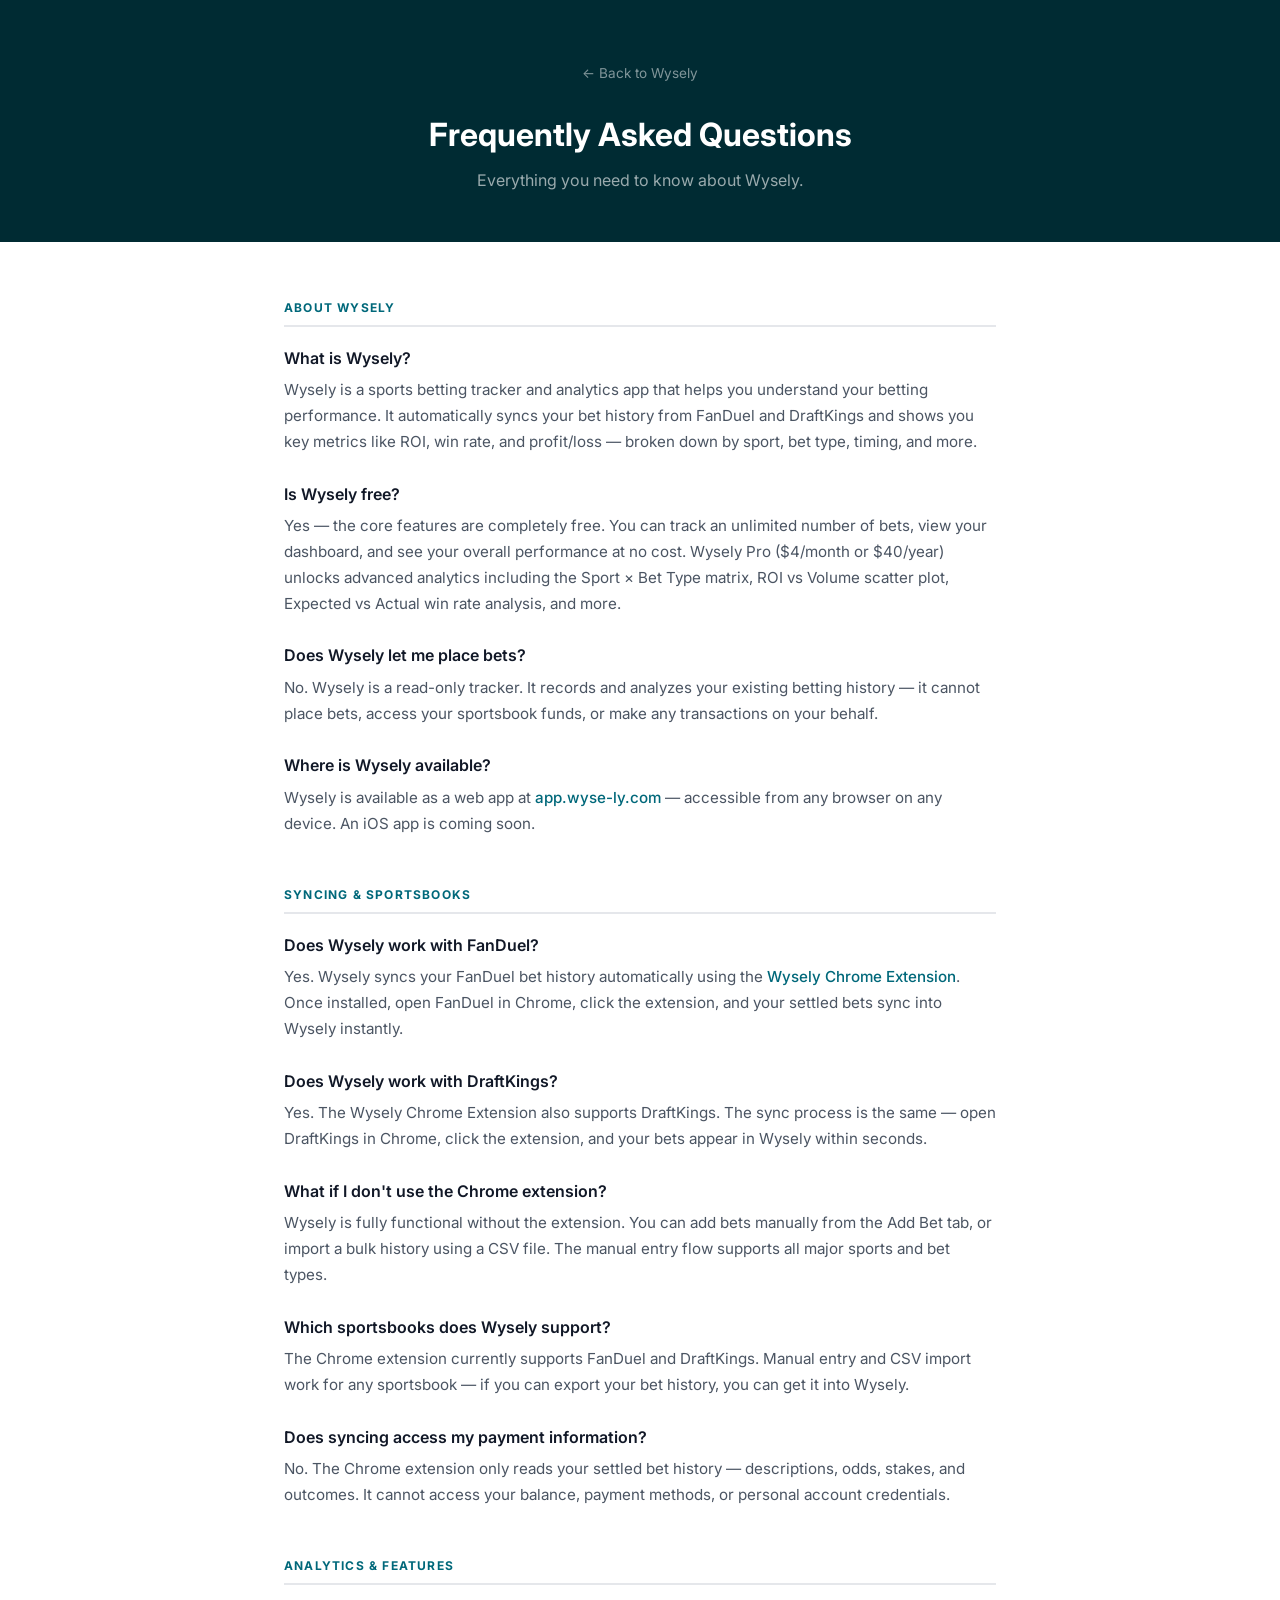
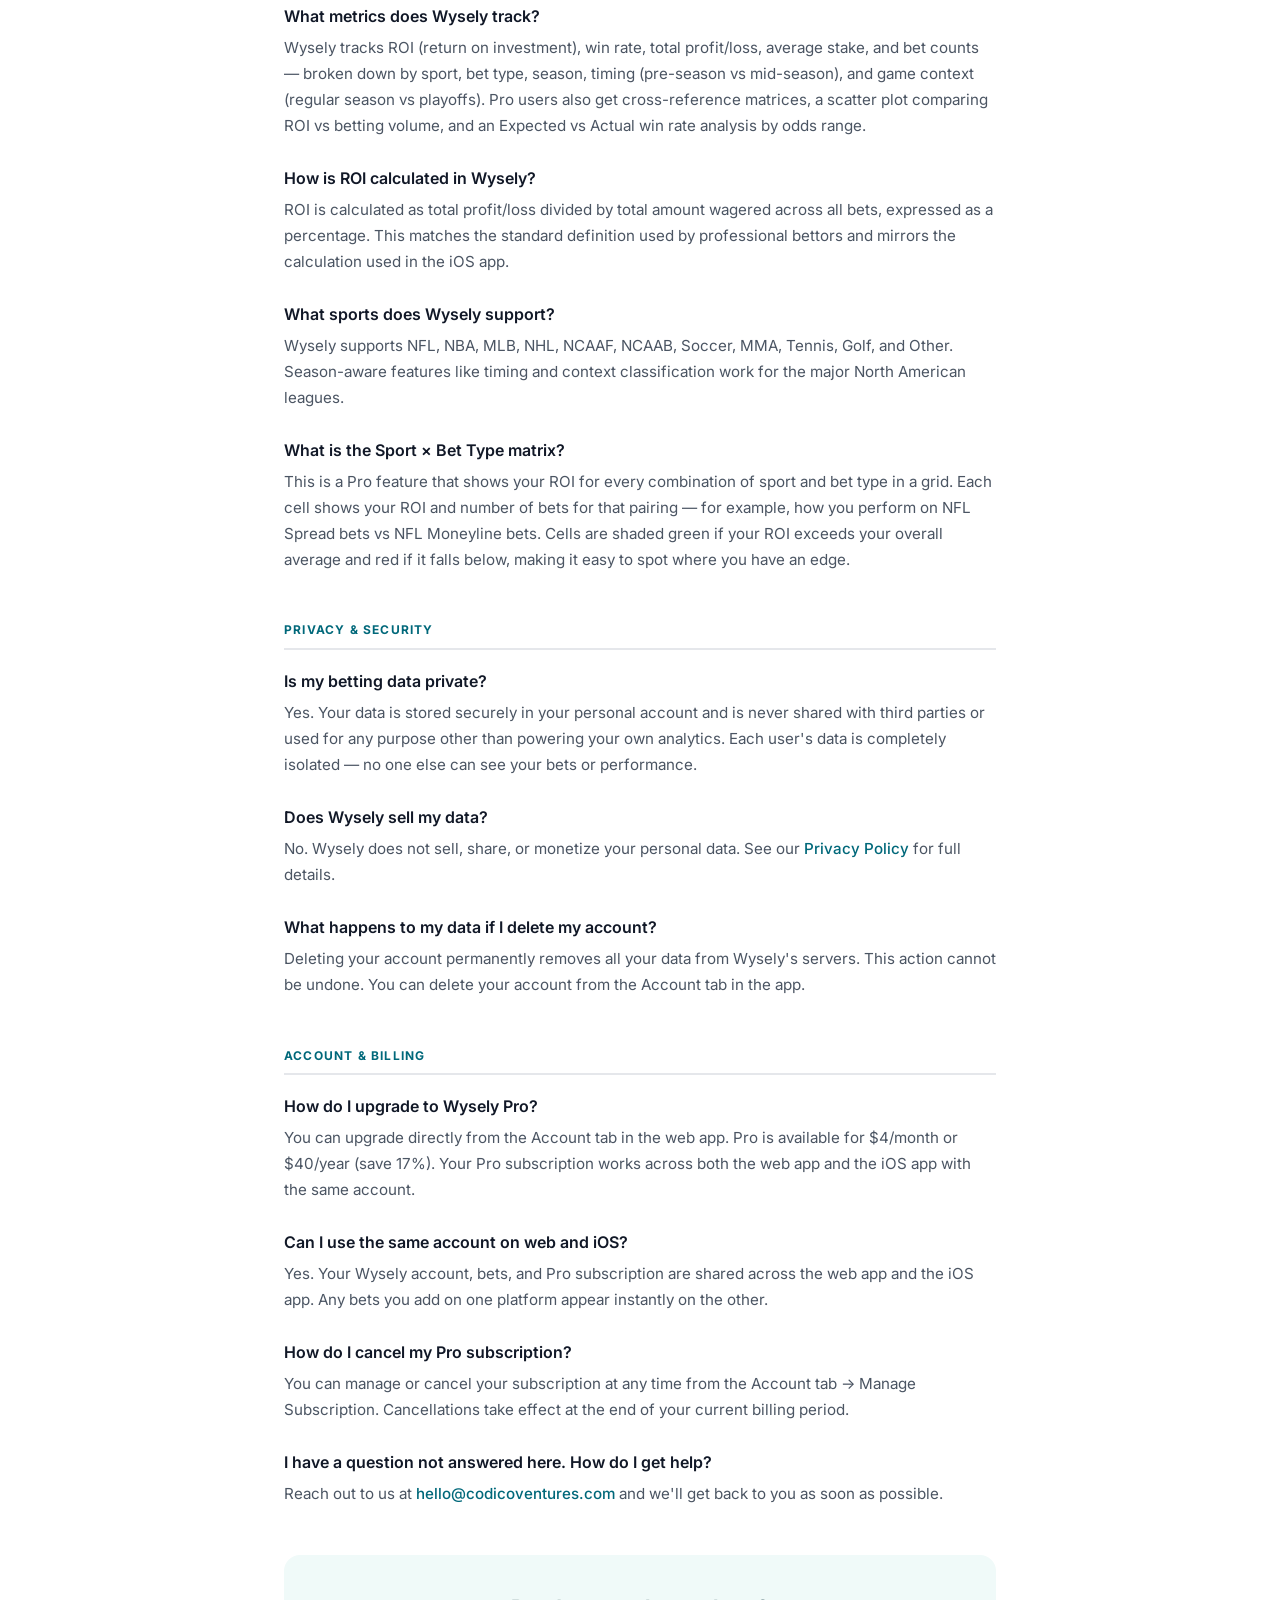
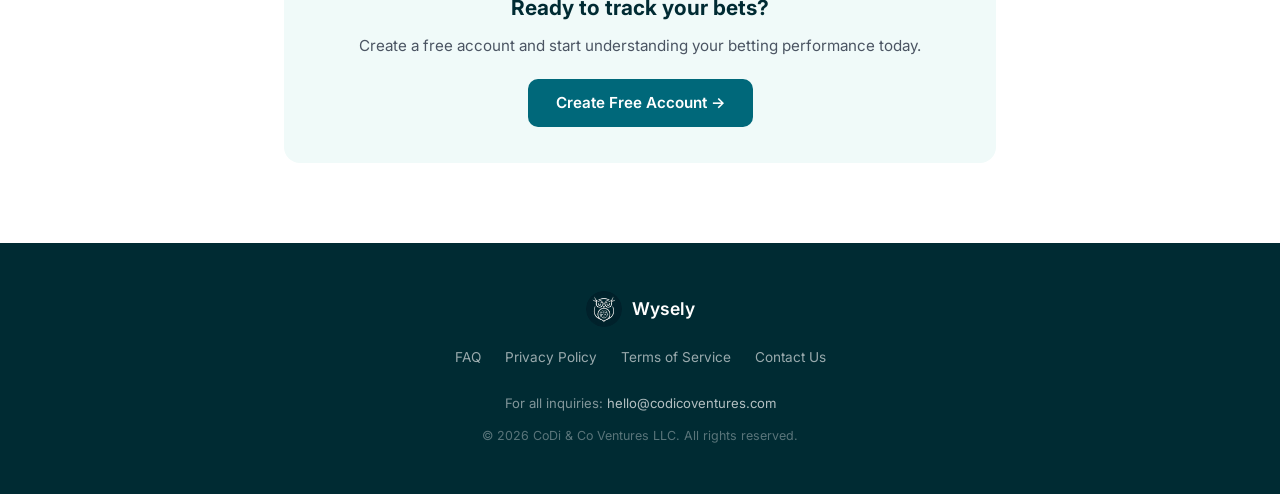
==== faq.html @ c4108ab9 "SEO: updated title/meta/H1, Open Graph tags, FAQ page - Title: targets 'sports betting tracker' and " ====
<!DOCTYPE html>
<html lang="en">
<head>
  <meta charset="UTF-8">
  <meta name="viewport" content="width=device-width, initial-scale=1.0">
  <title>FAQ — Wysely Sports Betting Tracker</title>
  <meta name="description" content="Frequently asked questions about Wysely — the free sports betting tracker that syncs your FanDuel and DraftKings bets automatically.">
  <meta property="og:title" content="FAQ — Wysely Sports Betting Tracker" />
  <meta property="og:description" content="Everything you need to know about tracking your sports bets with Wysely." />
  <meta property="og:url" content="https://wyse-ly.com/faq.html" />
  <meta property="og:type" content="website" />
  <link rel="stylesheet" href="styles.css">
  <link rel="icon" type="image/png" href="assets/wysely-logo.png">
  <link rel="preconnect" href="https://fonts.googleapis.com">
  <link rel="preconnect" href="https://fonts.gstatic.com" crossorigin>
  <link href="https://fonts.googleapis.com/css2?family=Inter:wght@400;500;600;700&display=swap" rel="stylesheet">
  <style>
    .faq-hero {
      background-color: #002b33;
      padding: 60px 24px 48px;
      text-align: center;
    }
    .faq-hero h1 {
      font-size: 2rem;
      font-weight: 700;
      color: #fff;
      margin-bottom: 8px;
    }
    .faq-hero p {
      color: rgba(255,255,255,0.6);
      font-size: 1rem;
      margin-bottom: 0;
    }
    .faq-hero .back-link {
      display: inline-block;
      margin-bottom: 24px;
      color: rgba(255,255,255,0.5);
      text-decoration: none;
      font-size: 0.85rem;
      transition: color 0.2s;
    }
    .faq-hero .back-link:hover { color: #fff; }

    .faq-body {
      max-width: 760px;
      margin: 0 auto;
      padding: 56px 24px 80px;
    }
    .faq-section {
      margin-bottom: 48px;
    }
    .faq-section-title {
      font-size: 0.75rem;
      font-weight: 700;
      letter-spacing: 0.1em;
      text-transform: uppercase;
      color: #00687A;
      margin-bottom: 20px;
      padding-bottom: 8px;
      border-bottom: 2px solid #e5e7eb;
    }
    .faq-item {
      margin-bottom: 28px;
    }
    .faq-item h3 {
      font-size: 1rem;
      font-weight: 600;
      color: #111827;
      margin-bottom: 8px;
      line-height: 1.4;
    }
    .faq-item p {
      font-size: 0.95rem;
      color: #4b5563;
      line-height: 1.7;
      margin: 0;
    }
    .faq-item a {
      color: #00687A;
      font-weight: 500;
      text-decoration: none;
    }
    .faq-item a:hover { text-decoration: underline; }
    .faq-cta {
      background-color: #f0faf9;
      border-radius: 16px;
      padding: 36px 32px;
      text-align: center;
      margin-top: 48px;
    }
    .faq-cta h2 {
      font-size: 1.3rem;
      font-weight: 700;
      color: #002b33;
      margin-bottom: 10px;
    }
    .faq-cta p {
      color: #4b5563;
      font-size: 0.95rem;
      margin-bottom: 20px;
    }
    .faq-cta a.btn {
      display: inline-block;
      background-color: #00687A;
      color: #fff;
      font-weight: 600;
      font-size: 0.95rem;
      padding: 12px 28px;
      border-radius: 10px;
      text-decoration: none;
      transition: opacity 0.2s;
    }
    .faq-cta a.btn:hover { opacity: 0.88; }
  </style>
</head>
<body>

  <div class="faq-hero">
    <a href="index.html" class="back-link">← Back to Wysely</a>
    <h1>Frequently Asked Questions</h1>
    <p>Everything you need to know about Wysely.</p>
  </div>

  <div class="faq-body">

    <!-- About Wysely -->
    <div class="faq-section">
      <p class="faq-section-title">About Wysely</p>

      <div class="faq-item">
        <h3>What is Wysely?</h3>
        <p>Wysely is a sports betting tracker and analytics app that helps you understand your betting performance. It automatically syncs your bet history from FanDuel and DraftKings and shows you key metrics like ROI, win rate, and profit/loss — broken down by sport, bet type, timing, and more.</p>
      </div>

      <div class="faq-item">
        <h3>Is Wysely free?</h3>
        <p>Yes — the core features are completely free. You can track an unlimited number of bets, view your dashboard, and see your overall performance at no cost. Wysely Pro ($4/month or $40/year) unlocks advanced analytics including the Sport × Bet Type matrix, ROI vs Volume scatter plot, Expected vs Actual win rate analysis, and more.</p>
      </div>

      <div class="faq-item">
        <h3>Does Wysely let me place bets?</h3>
        <p>No. Wysely is a read-only tracker. It records and analyzes your existing betting history — it cannot place bets, access your sportsbook funds, or make any transactions on your behalf.</p>
      </div>

      <div class="faq-item">
        <h3>Where is Wysely available?</h3>
        <p>Wysely is available as a web app at <a href="https://app.wyse-ly.com">app.wyse-ly.com</a> — accessible from any browser on any device. An iOS app is coming soon.</p>
      </div>
    </div>

    <!-- Syncing & Sportsbooks -->
    <div class="faq-section">
      <p class="faq-section-title">Syncing & Sportsbooks</p>

      <div class="faq-item">
        <h3>Does Wysely work with FanDuel?</h3>
        <p>Yes. Wysely syncs your FanDuel bet history automatically using the <a href="install.html">Wysely Chrome Extension</a>. Once installed, open FanDuel in Chrome, click the extension, and your settled bets sync into Wysely instantly.</p>
      </div>

      <div class="faq-item">
        <h3>Does Wysely work with DraftKings?</h3>
        <p>Yes. The Wysely Chrome Extension also supports DraftKings. The sync process is the same — open DraftKings in Chrome, click the extension, and your bets appear in Wysely within seconds.</p>
      </div>

      <div class="faq-item">
        <h3>What if I don't use the Chrome extension?</h3>
        <p>Wysely is fully functional without the extension. You can add bets manually from the Add Bet tab, or import a bulk history using a CSV file. The manual entry flow supports all major sports and bet types.</p>
      </div>

      <div class="faq-item">
        <h3>Which sportsbooks does Wysely support?</h3>
        <p>The Chrome extension currently supports FanDuel and DraftKings. Manual entry and CSV import work for any sportsbook — if you can export your bet history, you can get it into Wysely.</p>
      </div>

      <div class="faq-item">
        <h3>Does syncing access my payment information?</h3>
        <p>No. The Chrome extension only reads your settled bet history — descriptions, odds, stakes, and outcomes. It cannot access your balance, payment methods, or personal account credentials.</p>
      </div>
    </div>

    <!-- Analytics & Features -->
    <div class="faq-section">
      <p class="faq-section-title">Analytics & Features</p>

      <div class="faq-item">
        <h3>What metrics does Wysely track?</h3>
        <p>Wysely tracks ROI (return on investment), win rate, total profit/loss, average stake, and bet counts — broken down by sport, bet type, season, timing (pre-season vs mid-season), and game context (regular season vs playoffs). Pro users also get cross-reference matrices, a scatter plot comparing ROI vs betting volume, and an Expected vs Actual win rate analysis by odds range.</p>
      </div>

      <div class="faq-item">
        <h3>How is ROI calculated in Wysely?</h3>
        <p>ROI is calculated as total profit/loss divided by total amount wagered across all bets, expressed as a percentage. This matches the standard definition used by professional bettors and mirrors the calculation used in the iOS app.</p>
      </div>

      <div class="faq-item">
        <h3>What sports does Wysely support?</h3>
        <p>Wysely supports NFL, NBA, MLB, NHL, NCAAF, NCAAB, Soccer, MMA, Tennis, Golf, and Other. Season-aware features like timing and context classification work for the major North American leagues.</p>
      </div>

      <div class="faq-item">
        <h3>What is the Sport × Bet Type matrix?</h3>
        <p>This is a Pro feature that shows your ROI for every combination of sport and bet type in a grid. Each cell shows your ROI and number of bets for that pairing — for example, how you perform on NFL Spread bets vs NFL Moneyline bets. Cells are shaded green if your ROI exceeds your overall average and red if it falls below, making it easy to spot where you have an edge.</p>
      </div>
    </div>

    <!-- Privacy & Security -->
    <div class="faq-section">
      <p class="faq-section-title">Privacy & Security</p>

      <div class="faq-item">
        <h3>Is my betting data private?</h3>
        <p>Yes. Your data is stored securely in your personal account and is never shared with third parties or used for any purpose other than powering your own analytics. Each user's data is completely isolated — no one else can see your bets or performance.</p>
      </div>

      <div class="faq-item">
        <h3>Does Wysely sell my data?</h3>
        <p>No. Wysely does not sell, share, or monetize your personal data. See our <a href="privacy.html">Privacy Policy</a> for full details.</p>
      </div>

      <div class="faq-item">
        <h3>What happens to my data if I delete my account?</h3>
        <p>Deleting your account permanently removes all your data from Wysely's servers. This action cannot be undone. You can delete your account from the Account tab in the app.</p>
      </div>
    </div>

    <!-- Account & Billing -->
    <div class="faq-section">
      <p class="faq-section-title">Account & Billing</p>

      <div class="faq-item">
        <h3>How do I upgrade to Wysely Pro?</h3>
        <p>You can upgrade directly from the Account tab in the web app. Pro is available for $4/month or $40/year (save 17%). Your Pro subscription works across both the web app and the iOS app with the same account.</p>
      </div>

      <div class="faq-item">
        <h3>Can I use the same account on web and iOS?</h3>
        <p>Yes. Your Wysely account, bets, and Pro subscription are shared across the web app and the iOS app. Any bets you add on one platform appear instantly on the other.</p>
      </div>

      <div class="faq-item">
        <h3>How do I cancel my Pro subscription?</h3>
        <p>You can manage or cancel your subscription at any time from the Account tab → Manage Subscription. Cancellations take effect at the end of your current billing period.</p>
      </div>

      <div class="faq-item">
        <h3>I have a question not answered here. How do I get help?</h3>
        <p>Reach out to us at <a href="mailto:hello@codicoventures.com">hello@codicoventures.com</a> and we'll get back to you as soon as possible.</p>
      </div>
    </div>

    <!-- CTA -->
    <div class="faq-cta">
      <h2>Ready to track your bets?</h2>
      <p>Create a free account and start understanding your betting performance today.</p>
      <a href="https://app.wyse-ly.com/signup" class="btn">Create Free Account →</a>
    </div>

  </div>

  <!-- Footer -->
  <footer>
    <div class="container">
      <div class="footer-content">
        <div class="footer-brand">
          <img src="assets/wysely-logo.png" alt="Wysely" class="footer-logo">
          <span class="footer-name">Wysely</span>
        </div>
        <div class="footer-links">
          <a href="faq.html">FAQ</a>
          <a href="privacy.html">Privacy Policy</a>
          <a href="terms.html">Terms of Service</a>
          <a href="mailto:hello@codicoventures.com">Contact Us</a>
        </div>
        <p class="contact-info">For all inquiries: <a href="mailto:hello@codicoventures.com">hello@codicoventures.com</a></p>
        <p class="copyright">&copy; 2026 CoDi & Co Ventures LLC. All rights reserved.</p>
      </div>
    </div>
  </footer>

</body>
</html>
---- styles.css ----
/* ─── Reset & Base ─── */
*, *::before, *::after {
  margin: 0;
  padding: 0;
  box-sizing: border-box;
}

html {
  scroll-behavior: smooth;
}

body {
  font-family: 'Inter', -apple-system, BlinkMacSystemFont, 'Segoe UI', sans-serif;
  color: #1a1a1a;
  line-height: 1.6;
  -webkit-font-smoothing: antialiased;
}

/* ─── Layout ─── */
.container {
  max-width: 960px;
  margin: 0 auto;
  padding: 0 24px;
}

/* ─── Hero ─── */
.hero {
  background-color: #00687A;
  min-height: 100vh;
  display: flex;
  align-items: center;
  justify-content: center;
  text-align: center;
  padding: 60px 24px;
}

.hero-content {
  max-width: 560px;
}

.logo {
  width: 180px;
  height: 180px;
  border-radius: 50%;
  margin-bottom: 24px;
  box-shadow: 0 8px 32px rgba(0, 0, 0, 0.2);
  object-fit: contain;
  background-color: #00687A;
  padding: 13px;
}

.hero h1 {
  font-size: 3.2rem;
  font-weight: 700;
  color: #fff;
  letter-spacing: -0.02em;
  margin-bottom: 4px;
}

.subtitle {
  font-size: 1.1rem;
  font-weight: 500;
  color: rgba(255, 255, 255, 0.85);
  margin-bottom: 8px;
}

.tagline {
  font-size: 0.95rem;
  font-weight: 500;
  color: rgba(255, 255, 255, 0.6);
  letter-spacing: 0.08em;
  text-transform: uppercase;
  margin-bottom: 32px;
}

.description {
  font-size: 1.05rem;
  color: rgba(255, 255, 255, 0.8);
  line-height: 1.7;
  margin-bottom: 36px;
}

/* ─── CTA ─── */
.cta-buttons {
  margin-bottom: 12px;
}

/* ─── Hero Web App CTA ─── */
.hero-cta-block {
  background-color: rgba(255, 255, 255, 0.12);
  border-radius: 16px;
  padding: 35px 32px;
  margin-bottom: 0;
}

.hero-cta-eyebrow {
  font-size: 0.75rem;
  font-weight: 600;
  letter-spacing: 0.1em;
  text-transform: uppercase;
  color: rgba(255, 255, 255, 0.65);
  margin-bottom: 10px;
}

.hero-cta-desc {
  font-size: 0.97rem;
  color: rgba(255, 255, 255, 0.85);
  line-height: 1.6;
  margin-bottom: 20px;
}

.hero-cta-btn {
  display: inline-block;
  background-color: #fff;
  color: #00687A;
  font-weight: 600;
  font-size: 0.97rem;
  padding: 12px 28px;
  border-radius: 50px;
  text-decoration: none;
  transition: opacity 0.2s ease, transform 0.2s ease;
}

.hero-cta-btn:hover {
  opacity: 0.9;
  transform: scale(1.02);
}

.hero-ios-text {
  font-size: 0.82rem;
  color: rgba(255, 255, 255, 0.55);
  font-style: italic;
  margin-top: 28px;
}

/* ─── Features ─── */
.features {
  padding: 80px 24px;
  background-color: #f8f9fa;
}

.features h2 {
  text-align: center;
  font-size: 2rem;
  font-weight: 700;
  color: #00687A;
  margin-bottom: 48px;
}

.features-grid {
  display: grid;
  grid-template-columns: repeat(2, 1fr);
  gap: 24px;
  max-width: 800px;
  margin: 0 auto;
}

.feature-card {
  background: #fff;
  padding: 32px 24px;
  border-radius: 12px;
  box-shadow: 0 1px 3px rgba(0, 0, 0, 0.06);
  transition: box-shadow 0.2s ease, transform 0.2s ease;
}

.feature-card:hover {
  box-shadow: 0 4px 16px rgba(0, 0, 0, 0.1);
  transform: translateY(-2px);
}

.feature-icon {
  font-size: 2rem;
  margin-bottom: 12px;
}

.feature-card h3 {
  font-size: 1.05rem;
  font-weight: 600;
  color: #00687A;
  margin-bottom: 8px;
}

.feature-card p {
  font-size: 0.9rem;
  color: #555;
  line-height: 1.6;
}

/* ─── Waitlist Teaser ─── */
.waitlist-teaser {
  background-color: #002b33;
  padding: 72px 24px;
  text-align: center;
}

.waitlist-teaser-content {
  max-width: 560px;
  margin: 0 auto;
}

.waitlist-eyebrow {
  font-size: 0.75rem;
  font-weight: 600;
  letter-spacing: 0.1em;
  text-transform: uppercase;
  color: #00687A;
  margin-bottom: 12px;
}

.waitlist-teaser h2 {
  font-size: 2rem;
  font-weight: 700;
  color: #fff;
  margin-bottom: 16px;
  letter-spacing: -0.02em;
}

.waitlist-teaser p {
  font-size: 0.95rem;
  color: rgba(255, 255, 255, 0.65);
  line-height: 1.7;
  margin-bottom: 28px;
}

.waitlist-cta-btn {
  display: inline-block;
  background-color: #00687A;
  color: #fff;
  font-size: 0.95rem;
  font-weight: 600;
  padding: 13px 32px;
  border-radius: 10px;
  text-decoration: none;
  transition: background-color 0.2s ease, transform 0.2s ease;
}

.waitlist-cta-btn:hover {
  background-color: #005264;
  transform: scale(1.03);
}

@media (max-width: 640px) {
  .waitlist-teaser h2 {
    font-size: 1.6rem;
  }
}

/* ─── Footer ─── */
footer {
  background-color: #002b33;
  color: rgba(255, 255, 255, 0.7);
  padding: 48px 24px;
}

.footer-content {
  text-align: center;
}

.footer-brand {
  display: flex;
  align-items: center;
  justify-content: center;
  gap: 10px;
  margin-bottom: 20px;
}

.footer-logo {
  width: 36px;
  height: 36px;
  border-radius: 50%;
}

.footer-name {
  font-size: 1.1rem;
  font-weight: 600;
  color: #fff;
}

.footer-links {
  display: flex;
  justify-content: center;
  gap: 24px;
  margin-bottom: 24px;
  flex-wrap: wrap;
}

.footer-links a {
  color: rgba(255, 255, 255, 0.6);
  text-decoration: none;
  font-size: 0.85rem;
  transition: color 0.2s ease;
}

.footer-links a:hover {
  color: #fff;
}

.contact-info {
  font-size: 0.82rem;
  color: rgba(255, 255, 255, 0.5);
  margin-bottom: 12px;
}

.contact-info a {
  color: rgba(255, 255, 255, 0.7);
  text-decoration: none;
  transition: color 0.2s ease;
}

.contact-info a:hover {
  color: #fff;
}

.copyright {
  font-size: 0.78rem;
  color: rgba(255, 255, 255, 0.35);
}

/* ─── Legal Pages ─── */
.legal-page {
  max-width: 720px;
  margin: 0 auto;
  padding: 48px 24px 80px;
}

.legal-header {
  background-color: #00687A;
  padding: 32px 24px;
  text-align: center;
}

.legal-header a {
  color: rgba(255, 255, 255, 0.7);
  text-decoration: none;
  font-size: 0.85rem;
}

.legal-header a:hover {
  color: #fff;
}

.legal-header h1 {
  color: #fff;
  font-size: 1.8rem;
  margin-top: 12px;
}

.legal-page .last-updated {
  font-size: 0.8rem;
  color: #888;
  margin-bottom: 32px;
}

.legal-page h2 {
  font-size: 1.05rem;
  font-weight: 600;
  color: #00687A;
  margin-top: 28px;
  margin-bottom: 8px;
}

.legal-page p,
.legal-page ul {
  font-size: 0.9rem;
  color: #555;
  line-height: 1.7;
  margin-bottom: 12px;
}

.legal-page ul {
  padding-left: 20px;
}

.legal-page li {
  margin-bottom: 6px;
}

/* ─── Install Page ─── */
.install-page {
  max-width: 720px;
  margin: 0 auto;
  padding: 48px 24px 80px;
}

.install-intro {
  font-size: 1.05rem;
  color: #555;
  line-height: 1.7;
  margin-bottom: 36px;
  text-align: center;
}

.install-download {
  text-align: center;
  margin-bottom: 48px;
}

.download-btn {
  display: inline-block;
  background-color: #00687A;
  color: #fff;
  font-size: 1.05rem;
  font-weight: 600;
  padding: 14px 36px;
  border-radius: 10px;
  text-decoration: none;
  transition: background-color 0.2s ease, transform 0.2s ease;
}

.download-btn:hover {
  background-color: #005264;
  transform: scale(1.03);
}

.download-meta {
  font-size: 0.78rem;
  color: #999;
  margin-top: 10px;
}

.install-page h2 {
  font-size: 1.3rem;
  font-weight: 700;
  color: #00687A;
  margin-bottom: 24px;
  margin-top: 48px;
}

.install-steps {
  display: flex;
  flex-direction: column;
  gap: 0;
}

.install-step {
  display: flex;
  align-items: flex-start;
  gap: 16px;
  padding: 20px 0;
  border-bottom: 1px solid #eee;
}

.install-step:last-child {
  border-bottom: none;
}

.step-number {
  width: 32px;
  height: 32px;
  min-width: 32px;
  background-color: #00687A;
  color: #fff;
  font-size: 0.85rem;
  font-weight: 700;
  border-radius: 50%;
  display: flex;
  align-items: center;
  justify-content: center;
  margin-top: 2px;
}

.step-content h3 {
  font-size: 0.95rem;
  font-weight: 600;
  color: #1a1a1a;
  margin-bottom: 4px;
}

.step-content p {
  font-size: 0.88rem;
  color: #555;
  line-height: 1.6;
}

.step-content code {
  background-color: #f0f0f0;
  padding: 2px 6px;
  border-radius: 4px;
  font-size: 0.82rem;
  color: #00687A;
}

.faq-item {
  margin-bottom: 24px;
}

.faq-item h3 {
  font-size: 0.95rem;
  font-weight: 600;
  color: #1a1a1a;
  margin-bottom: 4px;
}

.faq-item p {
  font-size: 0.88rem;
  color: #555;
  line-height: 1.6;
}

/* ─── Responsive ─── */
@media (max-width: 640px) {
  .hero h1 {
    font-size: 2.4rem;
  }

  .subtitle {
    font-size: 1rem;
  }

  .description {
    font-size: 0.95rem;
  }

  .features-grid {
    grid-template-columns: 1fr;
  }

  .features h2 {
    font-size: 1.6rem;
  }

  .footer-links {
    flex-direction: column;
    gap: 12px;
  }
}
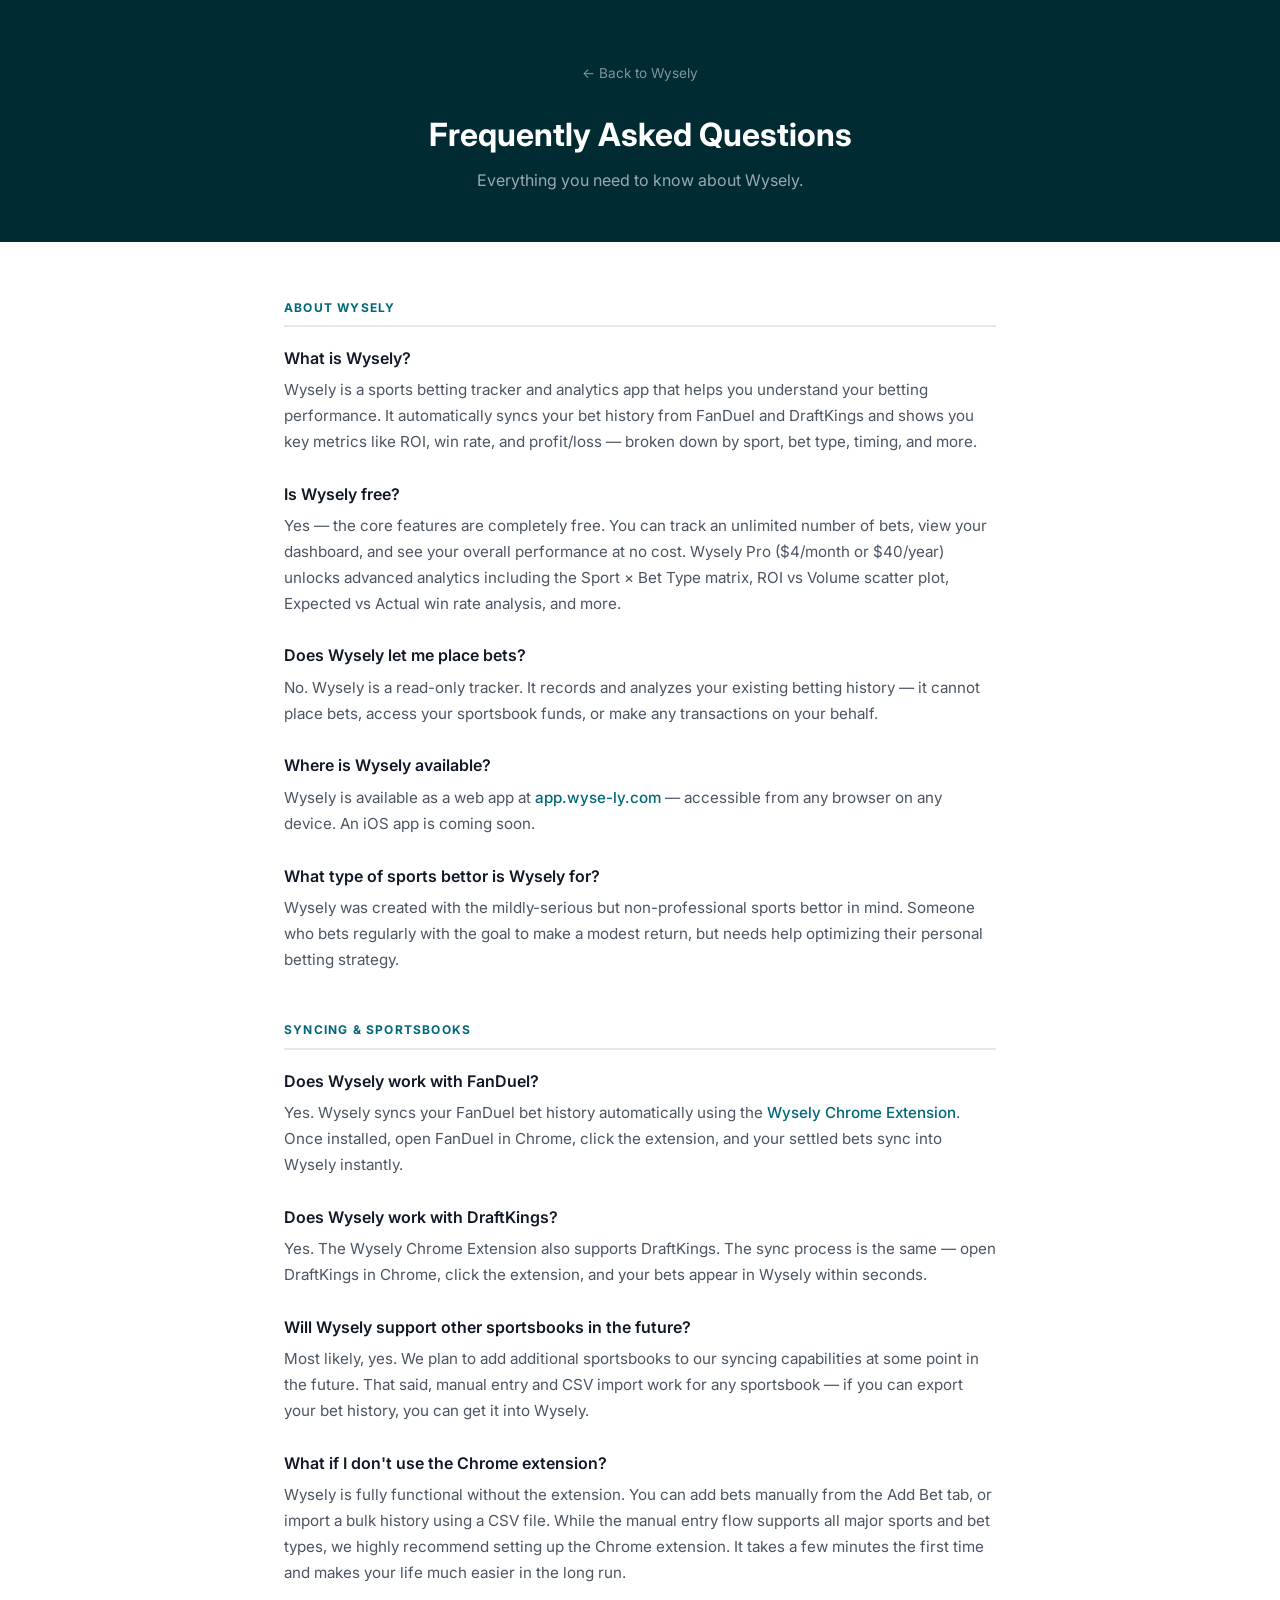
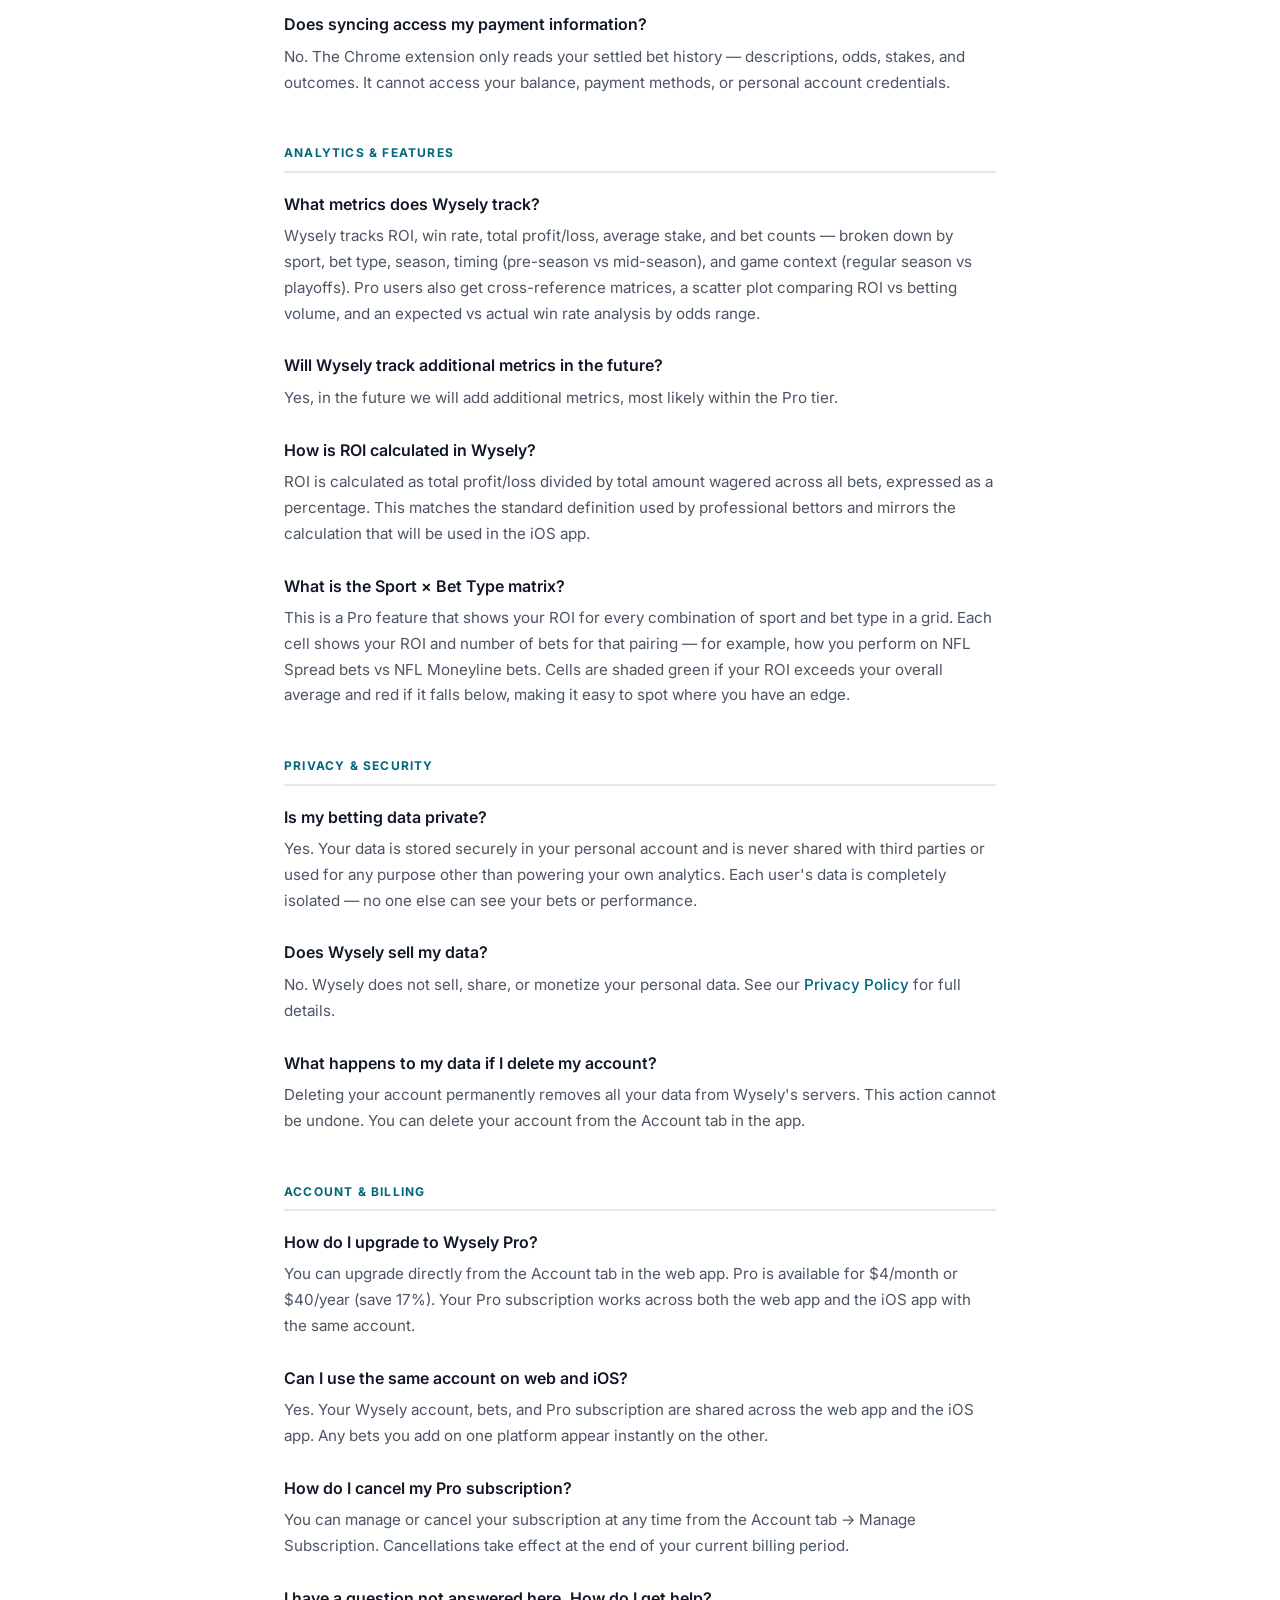
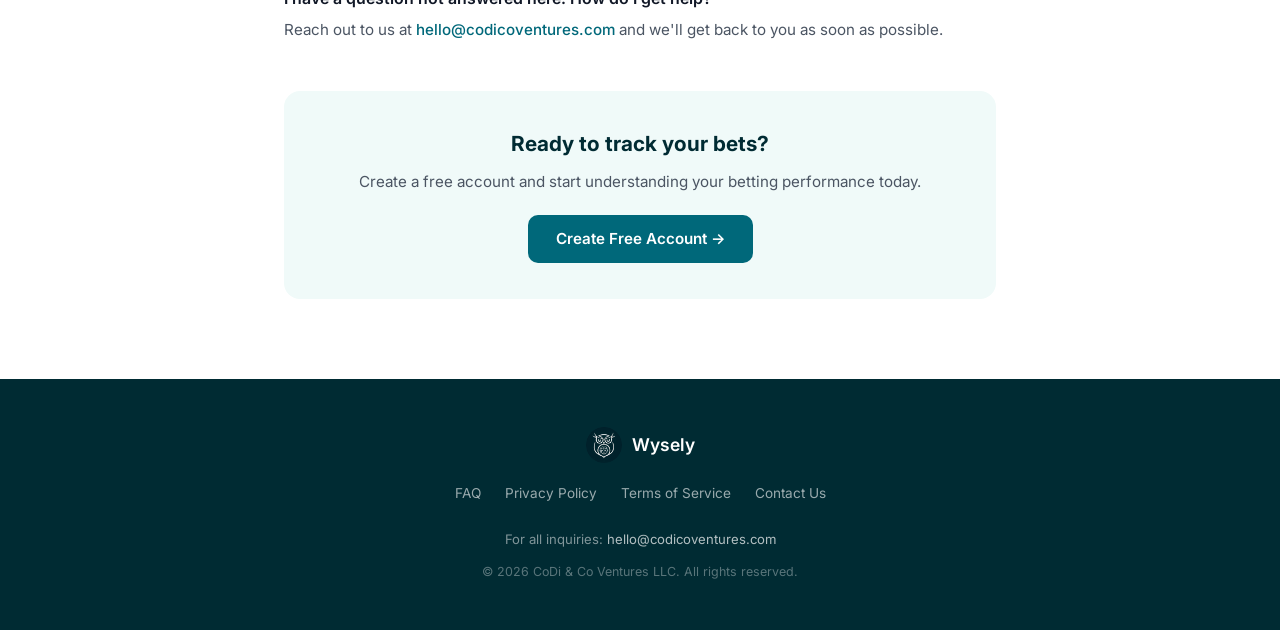
==== commit e8535efc: "FAQ: apply user's edits from Google Doc - Add 'What type of sports bettor is Wysely for?' to About s" ====
--- a/faq.html
+++ b/faq.html
@@ -146,6 +146,11 @@
         <h3>Where is Wysely available?</h3>
         <p>Wysely is available as a web app at <a href="https://app.wyse-ly.com">app.wyse-ly.com</a> — accessible from any browser on any device. An iOS app is coming soon.</p>
       </div>
+
+      <div class="faq-item">
+        <h3>What type of sports bettor is Wysely for?</h3>
+        <p>Wysely was created with the mildly-serious but non-professional sports bettor in mind. Someone who bets regularly with the goal to make a modest return, but needs help optimizing their personal betting strategy.</p>
+      </div>
     </div>
 
     <!-- Syncing & Sportsbooks -->
@@ -163,13 +168,13 @@
       </div>
 
       <div class="faq-item">
+        <h3>Will Wysely support other sportsbooks in the future?</h3>
+        <p>Most likely, yes. We plan to add additional sportsbooks to our syncing capabilities at some point in the future. That said, manual entry and CSV import work for any sportsbook — if you can export your bet history, you can get it into Wysely.</p>
+      </div>
+
+      <div class="faq-item">
         <h3>What if I don't use the Chrome extension?</h3>
-        <p>Wysely is fully functional without the extension. You can add bets manually from the Add Bet tab, or import a bulk history using a CSV file. The manual entry flow supports all major sports and bet types.</p>
-      </div>
-
-      <div class="faq-item">
-        <h3>Which sportsbooks does Wysely support?</h3>
-        <p>The Chrome extension currently supports FanDuel and DraftKings. Manual entry and CSV import work for any sportsbook — if you can export your bet history, you can get it into Wysely.</p>
+        <p>Wysely is fully functional without the extension. You can add bets manually from the Add Bet tab, or import a bulk history using a CSV file. While the manual entry flow supports all major sports and bet types, we highly recommend setting up the Chrome extension. It takes a few minutes the first time and makes your life much easier in the long run.</p>
       </div>
 
       <div class="faq-item">
@@ -184,17 +189,17 @@
 
       <div class="faq-item">
         <h3>What metrics does Wysely track?</h3>
-        <p>Wysely tracks ROI (return on investment), win rate, total profit/loss, average stake, and bet counts — broken down by sport, bet type, season, timing (pre-season vs mid-season), and game context (regular season vs playoffs). Pro users also get cross-reference matrices, a scatter plot comparing ROI vs betting volume, and an Expected vs Actual win rate analysis by odds range.</p>
+        <p>Wysely tracks ROI, win rate, total profit/loss, average stake, and bet counts — broken down by sport, bet type, season, timing (pre-season vs mid-season), and game context (regular season vs playoffs). Pro users also get cross-reference matrices, a scatter plot comparing ROI vs betting volume, and an expected vs actual win rate analysis by odds range.</p>
+      </div>
+
+      <div class="faq-item">
+        <h3>Will Wysely track additional metrics in the future?</h3>
+        <p>Yes, in the future we will add additional metrics, most likely within the Pro tier.</p>
       </div>
 
       <div class="faq-item">
         <h3>How is ROI calculated in Wysely?</h3>
-        <p>ROI is calculated as total profit/loss divided by total amount wagered across all bets, expressed as a percentage. This matches the standard definition used by professional bettors and mirrors the calculation used in the iOS app.</p>
-      </div>
-
-      <div class="faq-item">
-        <h3>What sports does Wysely support?</h3>
-        <p>Wysely supports NFL, NBA, MLB, NHL, NCAAF, NCAAB, Soccer, MMA, Tennis, Golf, and Other. Season-aware features like timing and context classification work for the major North American leagues.</p>
+        <p>ROI is calculated as total profit/loss divided by total amount wagered across all bets, expressed as a percentage. This matches the standard definition used by professional bettors and mirrors the calculation that will be used in the iOS app.</p>
       </div>
 
       <div class="faq-item">
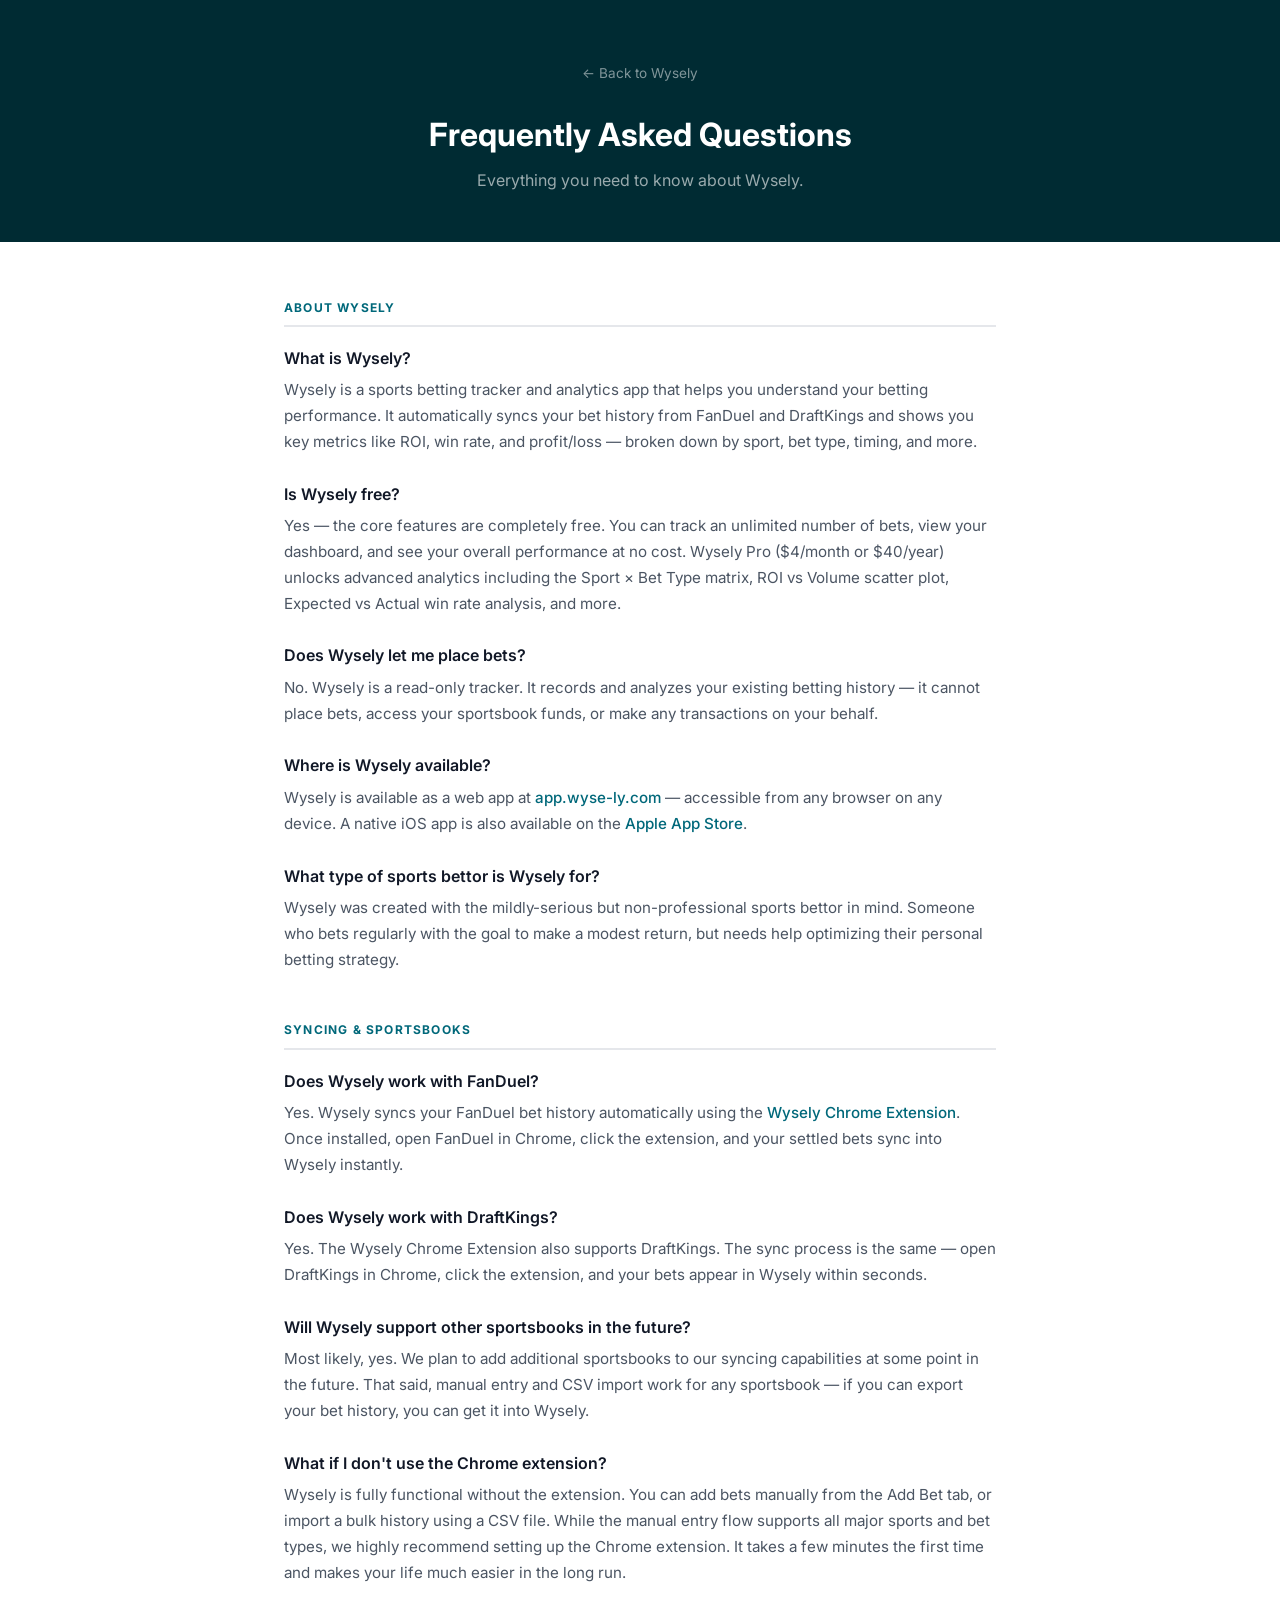
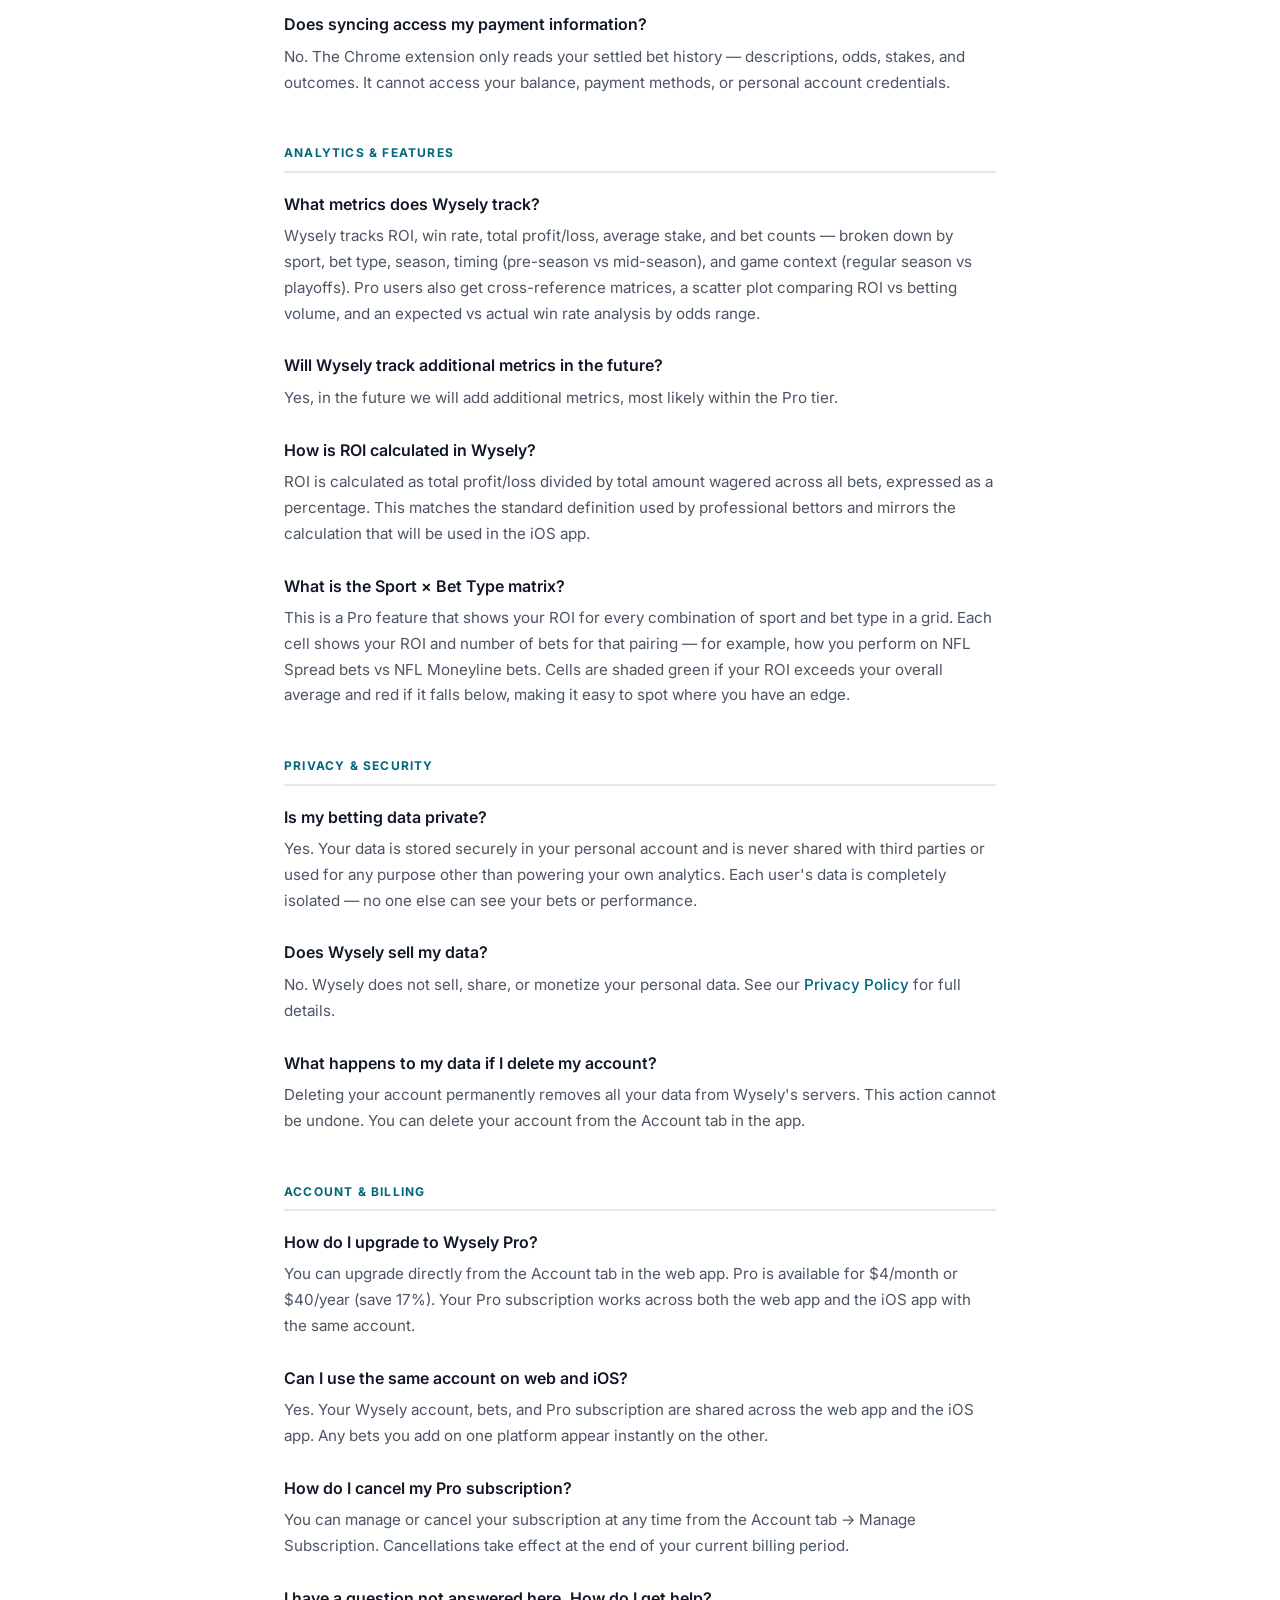
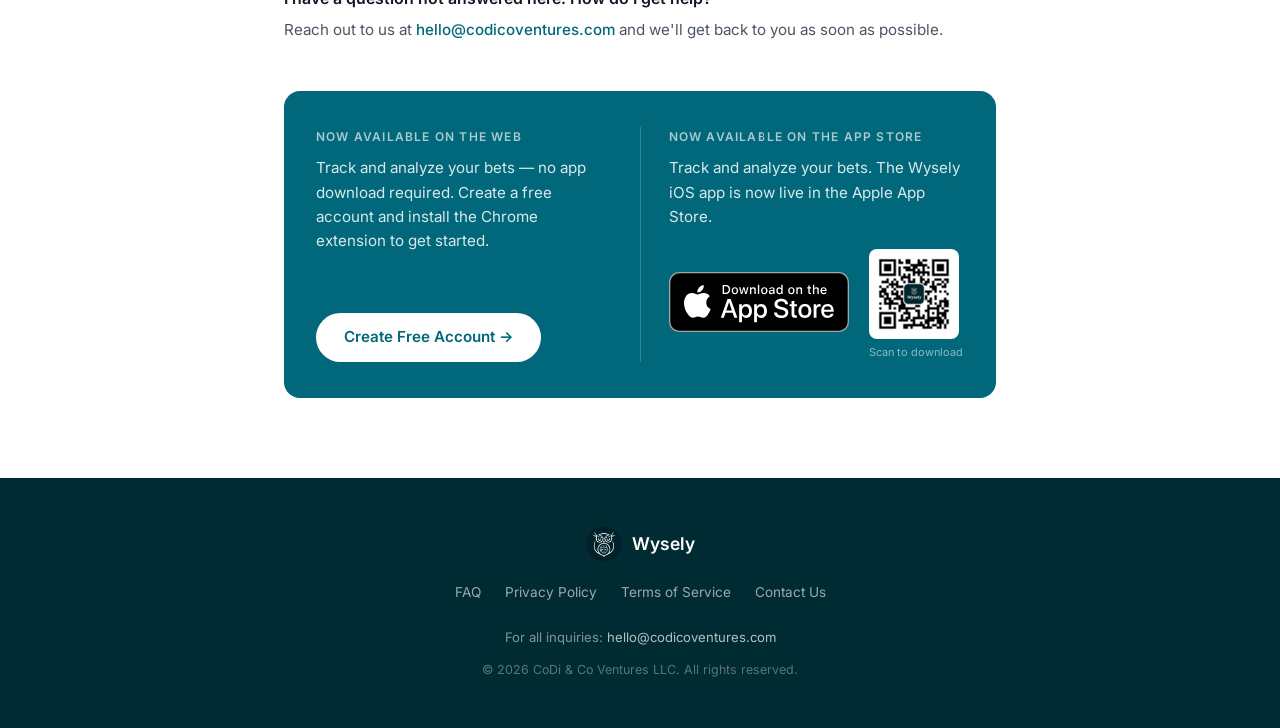
==== commit bc23f16b: "Update FAQ: two-column CTA card and fix iOS coming soon copy Replace single web-only CTA with side-b" ====
--- a/faq.html
+++ b/faq.html
@@ -9,6 +9,7 @@
   <meta property="og:description" content="Everything you need to know about tracking your sports bets with Wysely." />
   <meta property="og:url" content="https://wyse-ly.com/faq.html" />
   <meta property="og:type" content="website" />
+  <link rel="canonical" href="https://wyse-ly.com/faq.html" />
   <link rel="stylesheet" href="styles.css">
   <link rel="icon" type="image/png" href="assets/wysely-logo.png">
   <link rel="preconnect" href="https://fonts.googleapis.com">
@@ -82,35 +83,86 @@
     }
     .faq-item a:hover { text-decoration: underline; }
     .faq-cta {
-      background-color: #f0faf9;
+      background-color: #00687A;
       border-radius: 16px;
       padding: 36px 32px;
-      text-align: center;
       margin-top: 48px;
-    }
-    .faq-cta h2 {
-      font-size: 1.3rem;
-      font-weight: 700;
-      color: #002b33;
+      display: flex;
+      align-items: stretch;
+      gap: 0;
+    }
+    .faq-cta-col {
+      flex: 1;
+      display: flex;
+      flex-direction: column;
+      padding: 0 28px;
+      text-align: left;
+    }
+    .faq-cta-col:first-child { padding-left: 0; }
+    .faq-cta-col:last-child { padding-right: 0; }
+    .faq-cta-divider {
+      width: 1px;
+      background-color: rgba(255,255,255,0.2);
+      flex-shrink: 0;
+      align-self: stretch;
+    }
+    .faq-cta-eyebrow {
+      font-size: 0.75rem;
+      font-weight: 600;
+      letter-spacing: 0.1em;
+      text-transform: uppercase;
+      color: rgba(255,255,255,0.65);
       margin-bottom: 10px;
     }
-    .faq-cta p {
-      color: #4b5563;
+    .faq-cta-desc {
       font-size: 0.95rem;
+      color: rgba(255,255,255,0.85);
+      line-height: 1.6;
       margin-bottom: 20px;
+      flex: 1;
     }
     .faq-cta a.btn {
       display: inline-block;
-      background-color: #00687A;
-      color: #fff;
+      background-color: #fff;
+      color: #00687A;
       font-weight: 600;
       font-size: 0.95rem;
       padding: 12px 28px;
-      border-radius: 10px;
+      border-radius: 50px;
       text-decoration: none;
-      transition: opacity 0.2s;
-    }
-    .faq-cta a.btn:hover { opacity: 0.88; }
+      transition: opacity 0.2s, transform 0.2s;
+      align-self: flex-start;
+    }
+    .faq-cta a.btn:hover { opacity: 0.9; transform: scale(1.02); }
+    .faq-cta-ios {
+      display: flex;
+      align-items: center;
+      gap: 20px;
+    }
+    .faq-cta-ios img.badge {
+      width: 180px;
+      transition: opacity 0.2s, transform 0.2s;
+    }
+    .faq-cta-ios img.badge:hover { opacity: 0.85; transform: scale(1.02); }
+    .faq-cta-qr { text-align: center; flex-shrink: 0; }
+    .faq-cta-qr img {
+      width: 90px;
+      height: 90px;
+      border-radius: 8px;
+      background: #fff;
+      padding: 5px;
+      display: block;
+    }
+    .faq-cta-qr p {
+      font-size: 0.68rem;
+      color: rgba(255,255,255,0.55);
+      margin-top: 5px;
+    }
+    @media (max-width: 600px) {
+      .faq-cta { flex-direction: column; gap: 28px; }
+      .faq-cta-col { padding: 0; }
+      .faq-cta-divider { width: auto; height: 1px; align-self: stretch; }
+    }
   </style>
 </head>
 <body>
@@ -144,7 +196,7 @@
 
       <div class="faq-item">
         <h3>Where is Wysely available?</h3>
-        <p>Wysely is available as a web app at <a href="https://app.wyse-ly.com">app.wyse-ly.com</a> — accessible from any browser on any device. An iOS app is coming soon.</p>
+        <p>Wysely is available as a web app at <a href="https://app.wyse-ly.com">app.wyse-ly.com</a> — accessible from any browser on any device. A native iOS app is also available on the <a href="https://apps.apple.com/us/app/wysely-bet-tracker/id6762209954?itscg=30200&itsct=apps_box_link&mttnsubad=6762209954" target="_blank" rel="noopener">Apple App Store</a>.</p>
       </div>
 
       <div class="faq-item">
@@ -255,9 +307,29 @@
 
     <!-- CTA -->
     <div class="faq-cta">
-      <h2>Ready to track your bets?</h2>
-      <p>Create a free account and start understanding your betting performance today.</p>
-      <a href="https://app.wyse-ly.com/signup" class="btn">Create Free Account →</a>
+      <!-- Web -->
+      <div class="faq-cta-col">
+        <p class="faq-cta-eyebrow">Now Available on the Web</p>
+        <p class="faq-cta-desc">Track and analyze your bets — no app download required. Create a free account and install the Chrome extension to get started.</p>
+        <a href="https://app.wyse-ly.com/signup" class="btn">Create Free Account →</a>
+      </div>
+
+      <div class="faq-cta-divider"></div>
+
+      <!-- App Store -->
+      <div class="faq-cta-col">
+        <p class="faq-cta-eyebrow">Now Available on the App Store</p>
+        <p class="faq-cta-desc">Track and analyze your bets. The Wysely iOS app is now live in the Apple App Store.</p>
+        <div class="faq-cta-ios">
+          <a href="https://apps.apple.com/us/app/wysely-bet-tracker/id6762209954?itscg=30200&itsct=apps_box_link&mttnsubad=6762209954" target="_blank" rel="noopener">
+            <img src="assets/app-store-badge.svg" alt="Download on the App Store" class="badge">
+          </a>
+          <div class="faq-cta-qr">
+            <img src="assets/qr-code-app-store.png" alt="Scan to download Wysely on the App Store">
+            <p>Scan to download</p>
+          </div>
+        </div>
+      </div>
     </div>
 
   </div>
--- a/styles.css
+++ b/styles.css
@@ -35,7 +35,7 @@
 }
 
 .hero-content {
-  max-width: 560px;
+  max-width: 975px;
 }
 
 .logo {
@@ -91,6 +91,31 @@
   border-radius: 16px;
   padding: 35px 32px;
   margin-bottom: 0;
+  display: flex;
+  align-items: stretch;
+  gap: 0;
+}
+
+.hero-cta-col {
+  flex: 1;
+  display: flex;
+  flex-direction: column;
+  padding: 0 28px;
+}
+
+.hero-cta-col:first-child {
+  padding-left: 0;
+}
+
+.hero-cta-col:last-child {
+  padding-right: 0;
+}
+
+.hero-cta-vert-divider {
+  width: 1px;
+  background-color: rgba(255, 255, 255, 0.2);
+  flex-shrink: 0;
+  align-self: stretch;
 }
 
 .hero-cta-eyebrow {
@@ -126,11 +151,44 @@
   transform: scale(1.02);
 }
 
-.hero-ios-text {
-  font-size: 0.82rem;
+.hero-ios-block {
+  display: flex;
+  align-items: center;
+  gap: 24px;
+}
+
+.hero-ios-text-col {
+  flex: 1;
+}
+
+.hero-appstore-badge {
+  width: 180px;
+  transition: opacity 0.2s ease, transform 0.2s ease;
+}
+
+.hero-appstore-badge:hover {
+  opacity: 0.85;
+  transform: scale(1.02);
+}
+
+.hero-qr-col {
+  text-align: center;
+  flex-shrink: 0;
+}
+
+.hero-qr-code {
+  width: 110px;
+  height: 110px;
+  border-radius: 10px;
+  background: #fff;
+  padding: 6px;
+  display: block;
+}
+
+.hero-qr-caption {
+  font-size: 0.7rem;
   color: rgba(255, 255, 255, 0.55);
-  font-style: italic;
-  margin-top: 28px;
+  margin-top: 6px;
 }
 
 /* ─── Features ─── */
@@ -149,18 +207,22 @@
 
 .features-grid {
   display: grid;
-  grid-template-columns: repeat(2, 1fr);
-  gap: 24px;
-  max-width: 800px;
+  grid-template-columns: repeat(4, 1fr);
+  gap: 20px;
+  max-width: 1100px;
   margin: 0 auto;
 }
 
 .feature-card {
   background: #fff;
-  padding: 32px 24px;
+  padding: 28px 20px 24px;
   border-radius: 12px;
   box-shadow: 0 1px 3px rgba(0, 0, 0, 0.06);
   transition: box-shadow 0.2s ease, transform 0.2s ease;
+  display: flex;
+  flex-direction: column;
+  align-items: center;
+  text-align: center;
 }
 
 .feature-card:hover {
@@ -184,6 +246,43 @@
   font-size: 0.9rem;
   color: #555;
   line-height: 1.6;
+  min-height: 5em;
+}
+
+.feature-screenshot {
+  width: 100%;
+  max-width: 180px;
+  border-radius: 20px;
+  box-shadow: 0 8px 24px rgba(0, 0, 0, 0.15);
+  margin-top: auto;
+  padding-top: 24px;
+}
+
+@media (max-width: 900px) {
+  .features-grid {
+    grid-template-columns: repeat(2, 1fr);
+  }
+}
+
+@media (max-width: 600px) {
+  .hero-cta-block {
+    flex-direction: column;
+    gap: 28px;
+  }
+  .hero-cta-col {
+    padding: 0;
+  }
+  .hero-cta-vert-divider {
+    width: auto;
+    height: 1px;
+    align-self: stretch;
+  }
+}
+
+@media (max-width: 500px) {
+  .features-grid {
+    grid-template-columns: 1fr;
+  }
 }
 
 /* ─── Waitlist Teaser ─── */
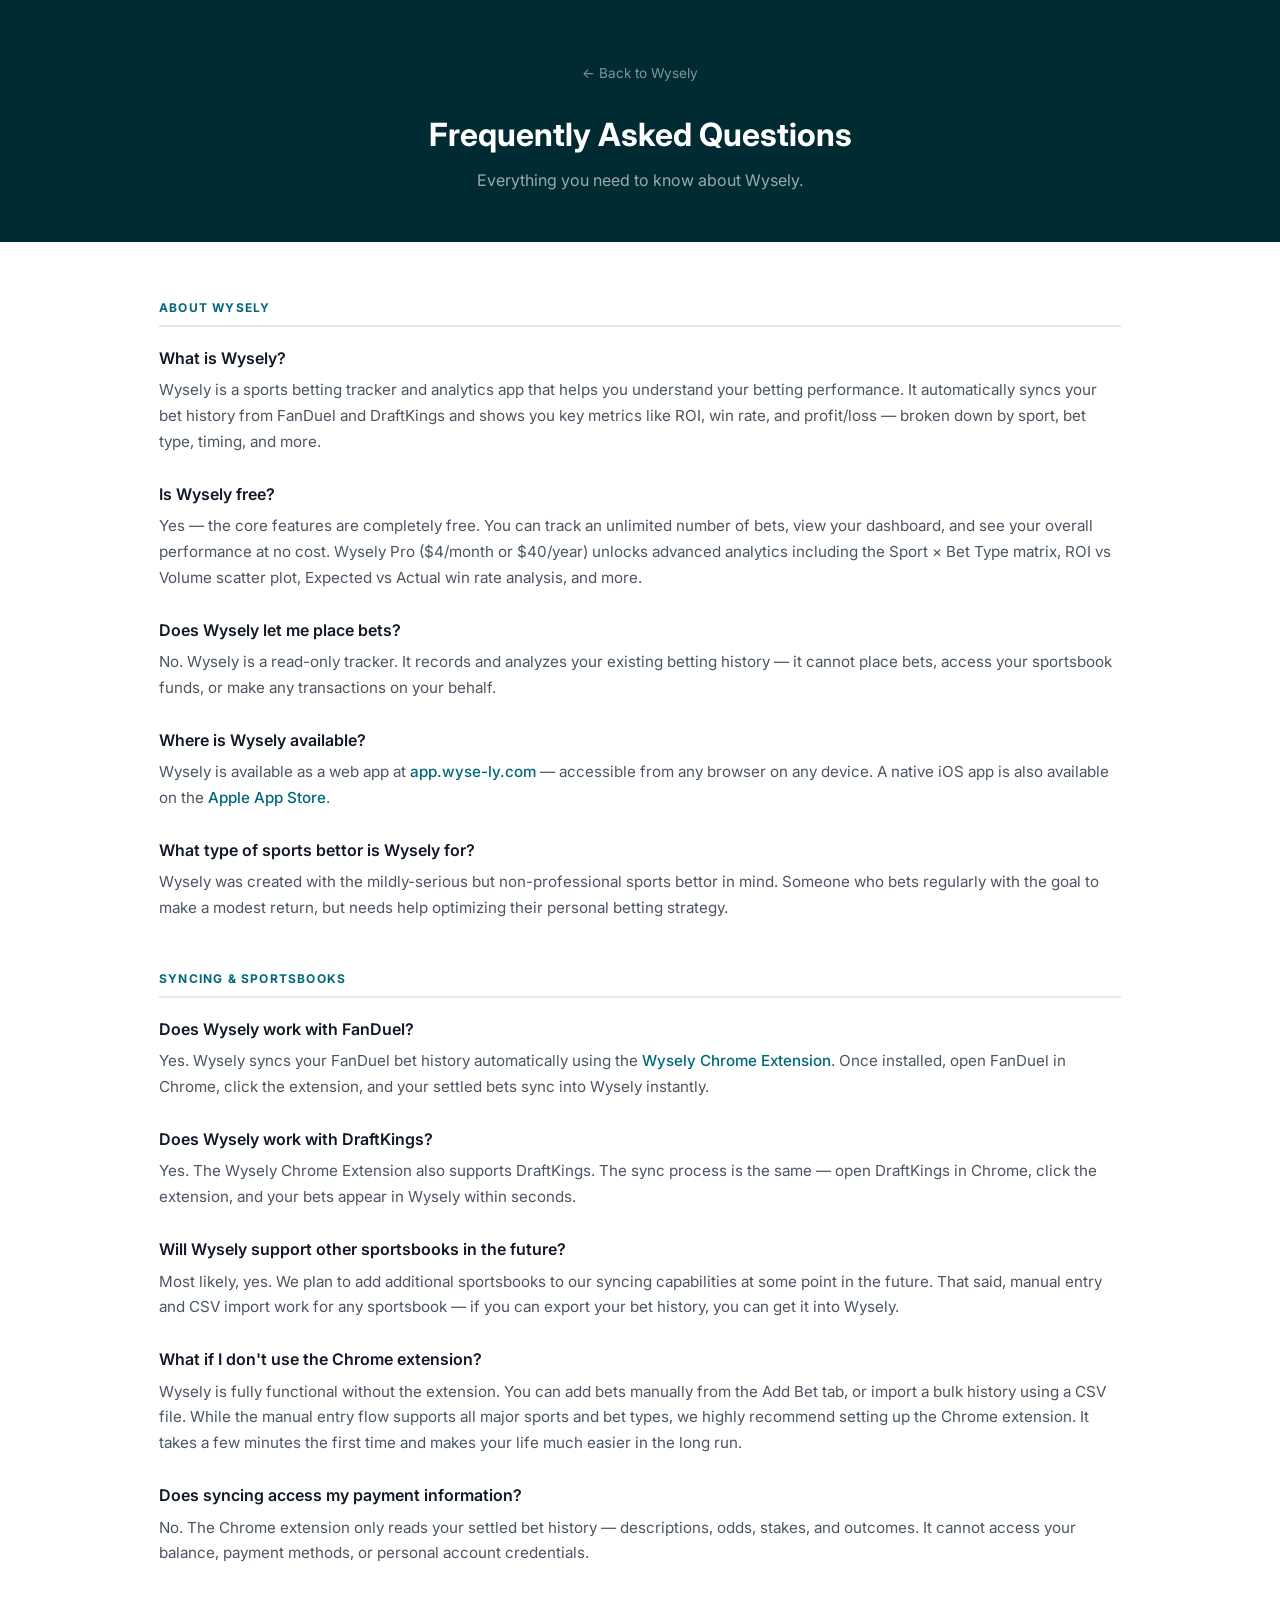
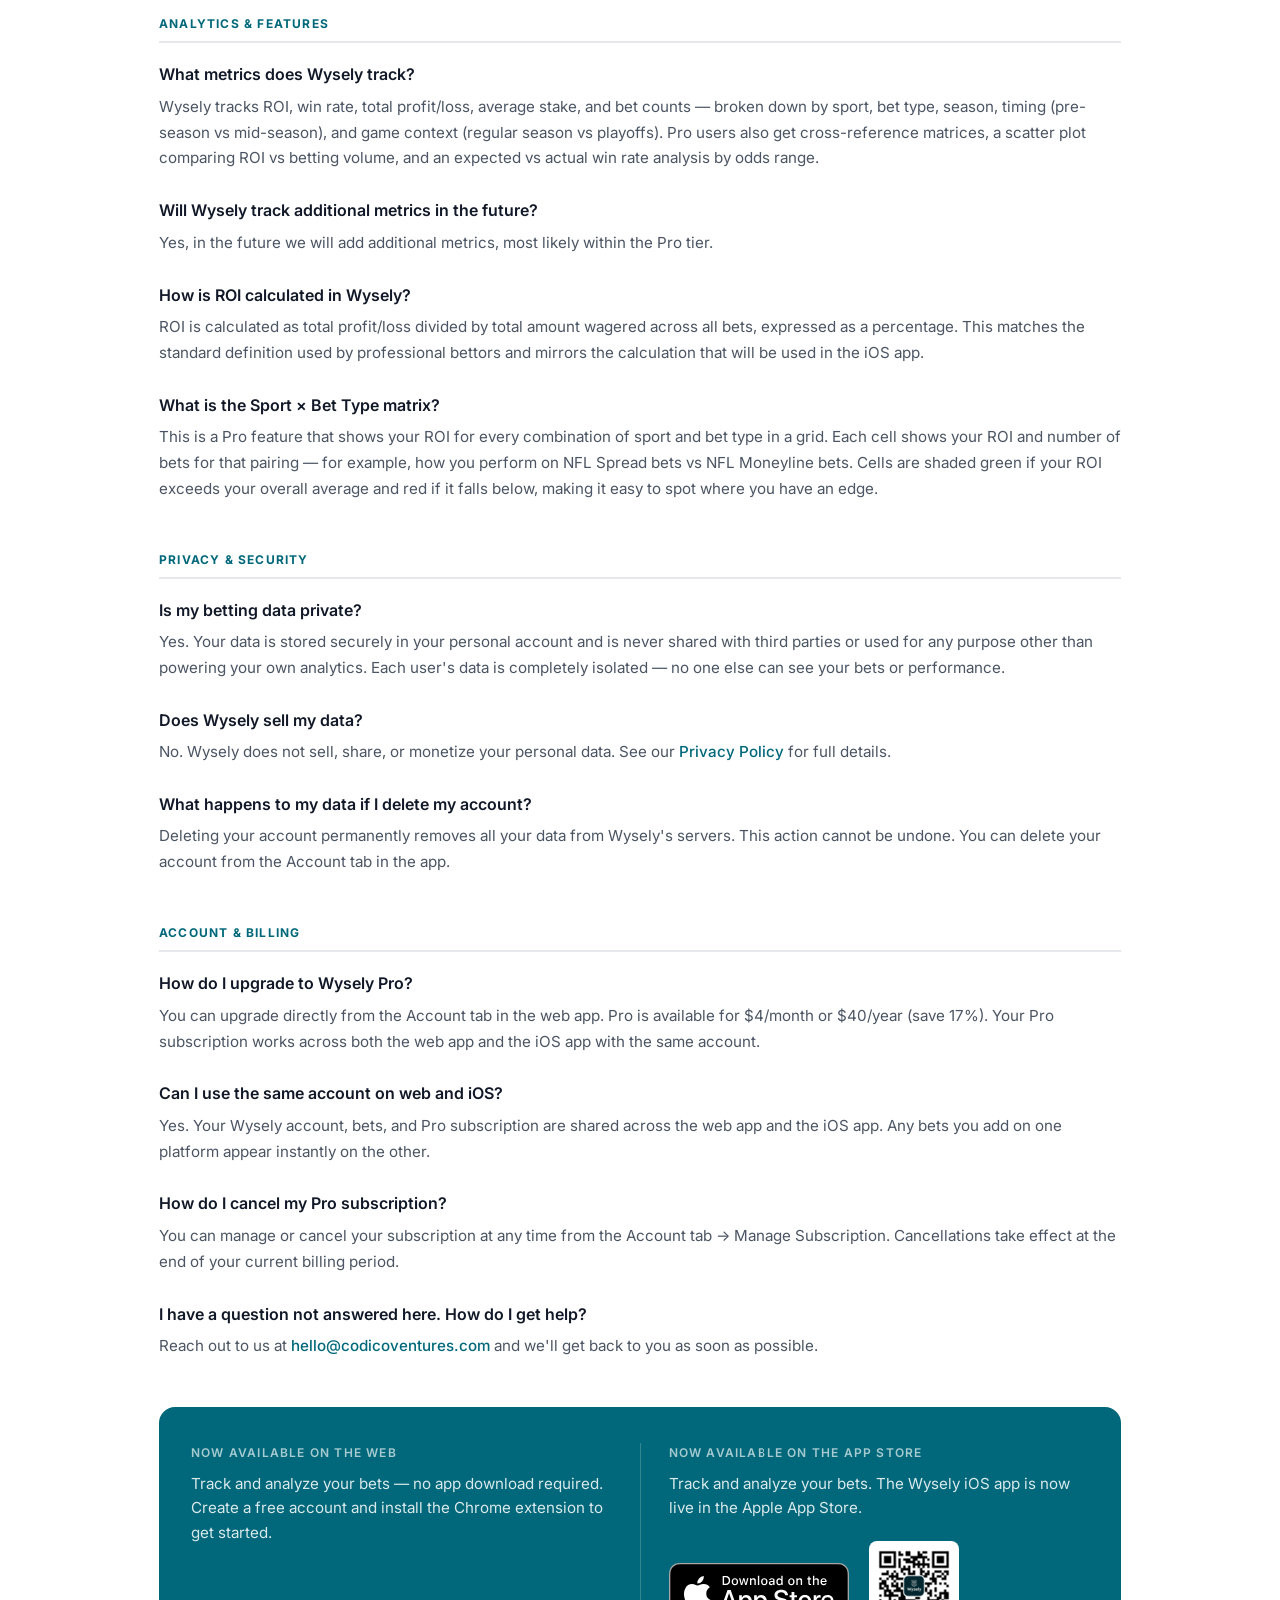
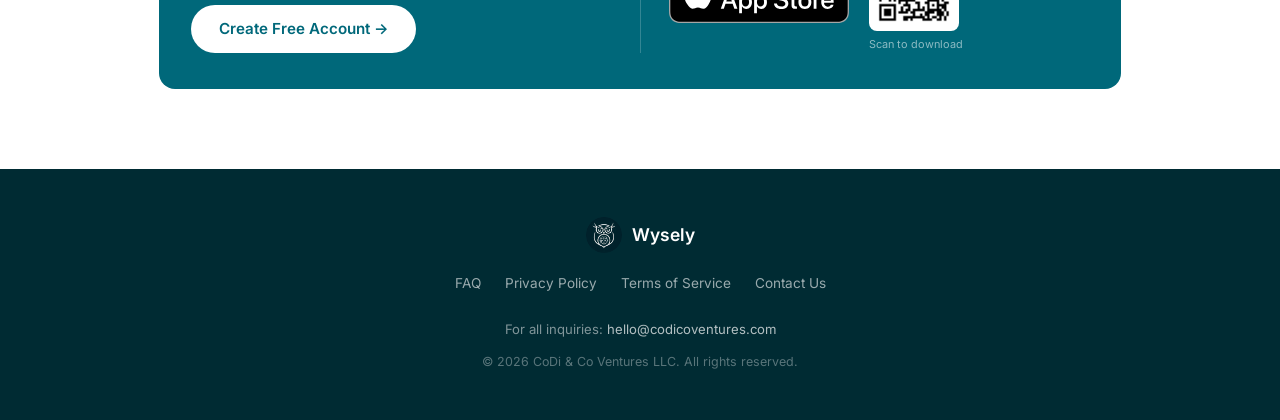
==== commit 34396ed9: "Widen FAQ body to 1010px (33% wider) Co-Authored-By: Claude Sonnet 4.6 <noreply@anthropic.com>" ====
--- a/faq.html
+++ b/faq.html
@@ -43,7 +43,7 @@
     .faq-hero .back-link:hover { color: #fff; }
 
     .faq-body {
-      max-width: 760px;
+      max-width: 1010px;
       margin: 0 auto;
       padding: 56px 24px 80px;
     }
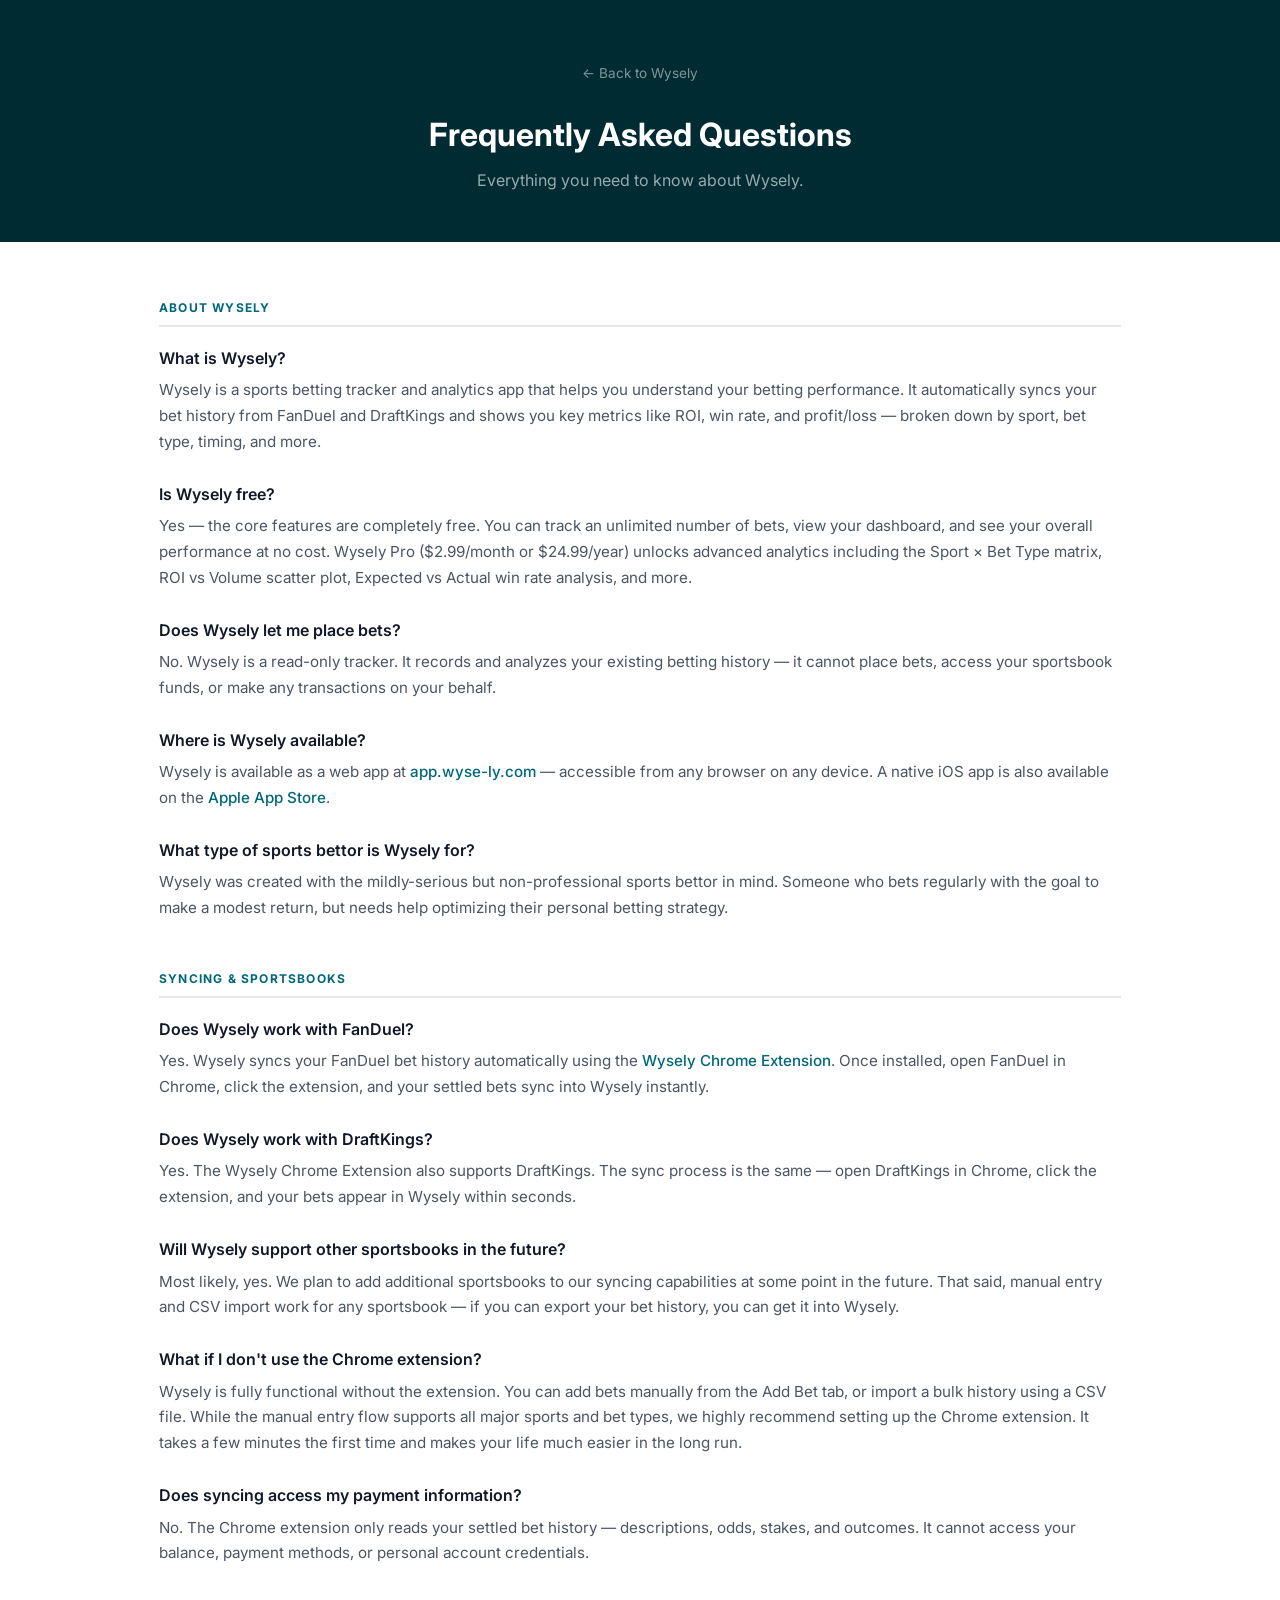
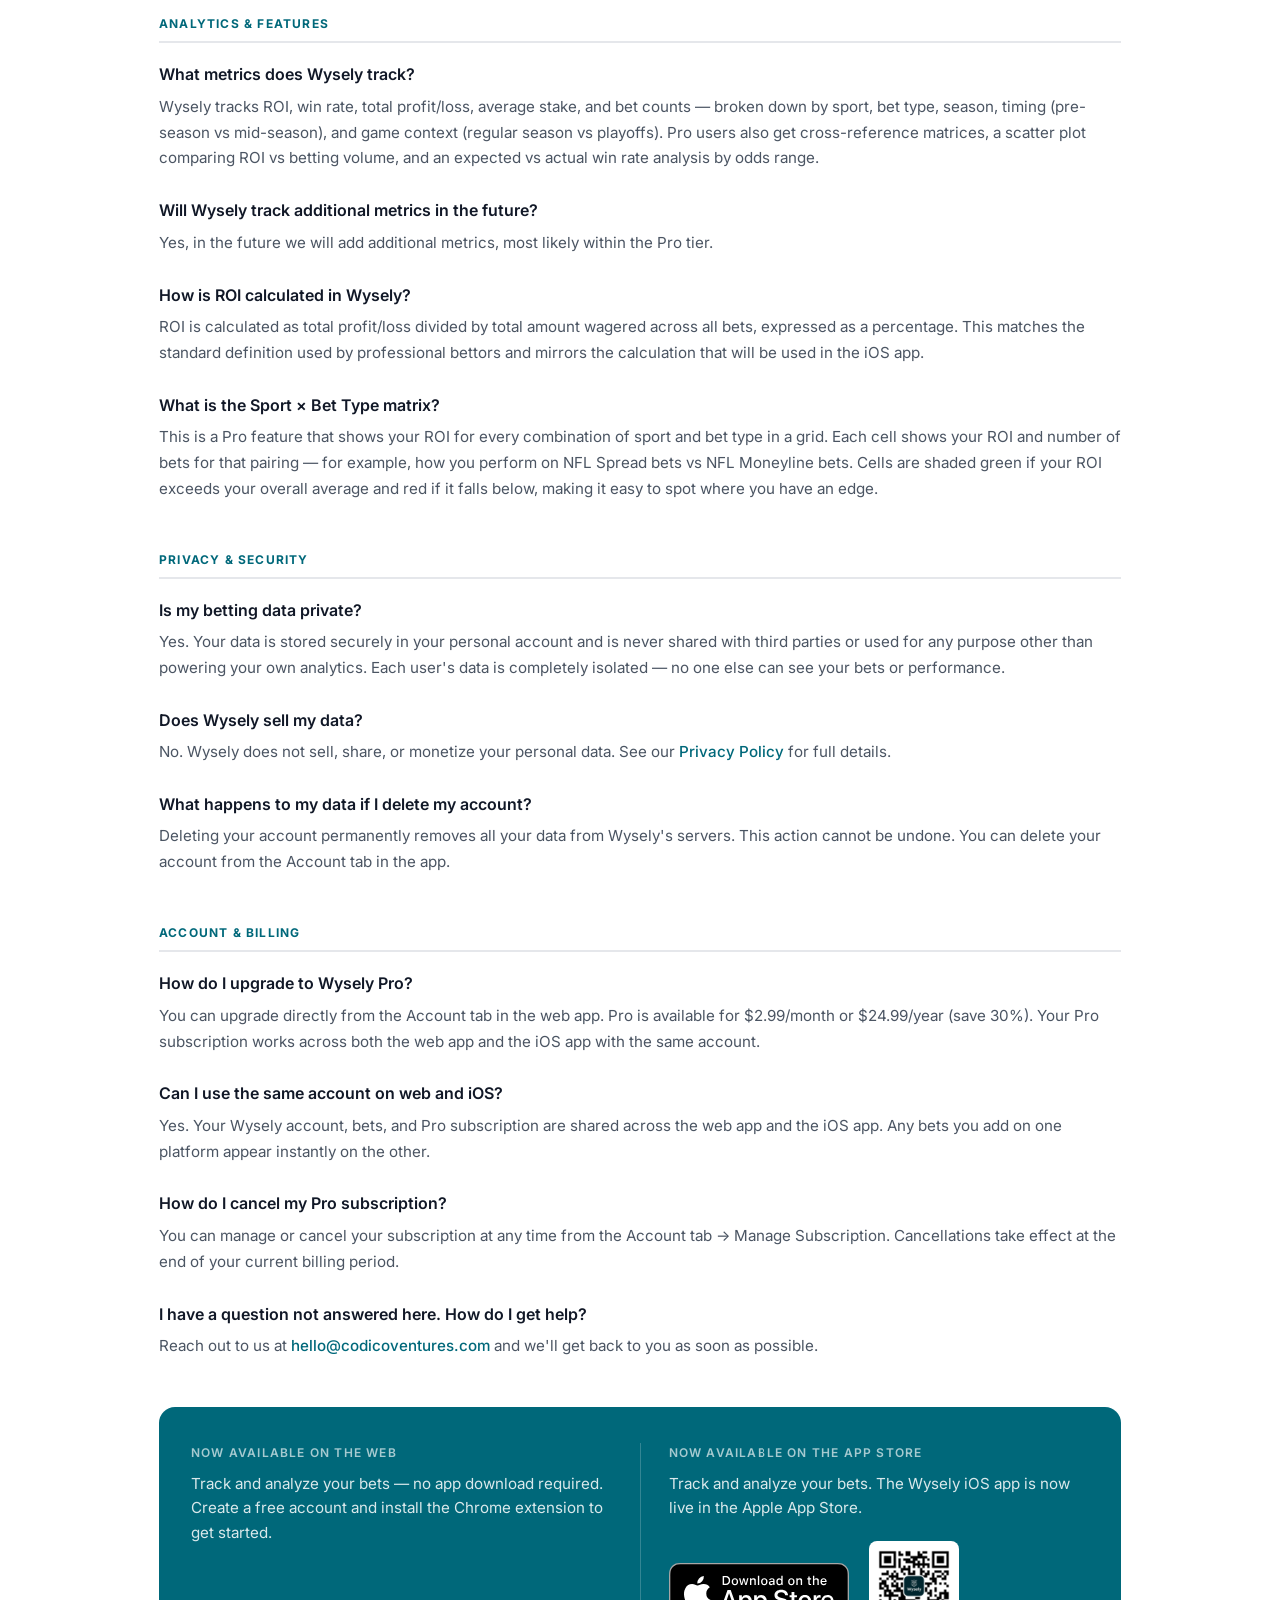
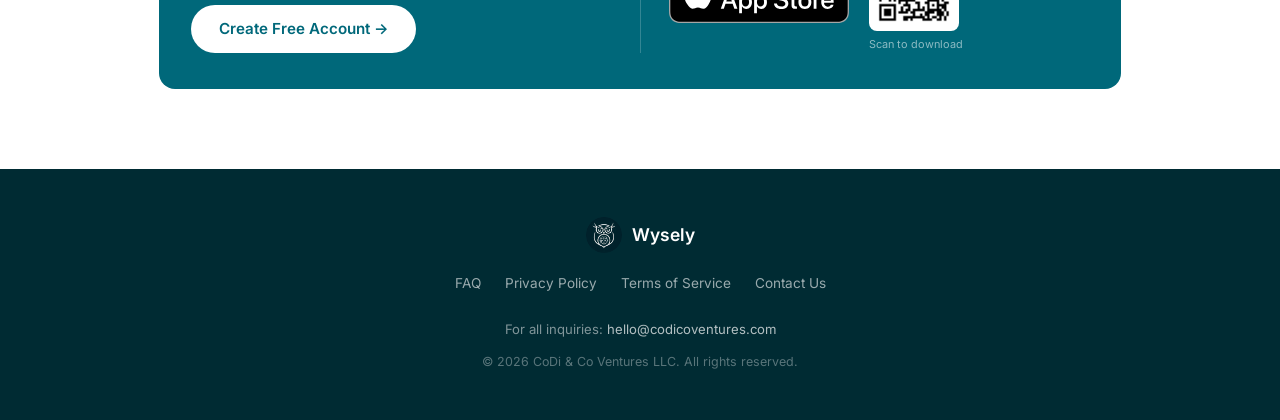
==== commit 18c0d6bb: "Update Wysely Pro pricing to $2.99/month or $24.99/year on FAQ Co-Authored-By: Claude Sonnet 4.6 <no" ====
--- a/faq.html
+++ b/faq.html
@@ -186,7 +186,7 @@
 
       <div class="faq-item">
         <h3>Is Wysely free?</h3>
-        <p>Yes — the core features are completely free. You can track an unlimited number of bets, view your dashboard, and see your overall performance at no cost. Wysely Pro ($4/month or $40/year) unlocks advanced analytics including the Sport × Bet Type matrix, ROI vs Volume scatter plot, Expected vs Actual win rate analysis, and more.</p>
+        <p>Yes — the core features are completely free. You can track an unlimited number of bets, view your dashboard, and see your overall performance at no cost. Wysely Pro ($2.99/month or $24.99/year) unlocks advanced analytics including the Sport × Bet Type matrix, ROI vs Volume scatter plot, Expected vs Actual win rate analysis, and more.</p>
       </div>
 
       <div class="faq-item">
@@ -286,7 +286,7 @@
 
       <div class="faq-item">
         <h3>How do I upgrade to Wysely Pro?</h3>
-        <p>You can upgrade directly from the Account tab in the web app. Pro is available for $4/month or $40/year (save 17%). Your Pro subscription works across both the web app and the iOS app with the same account.</p>
+        <p>You can upgrade directly from the Account tab in the web app. Pro is available for $2.99/month or $24.99/year (save 30%). Your Pro subscription works across both the web app and the iOS app with the same account.</p>
       </div>
 
       <div class="faq-item">
@@ -311,7 +311,7 @@
       <div class="faq-cta-col">
         <p class="faq-cta-eyebrow">Now Available on the Web</p>
         <p class="faq-cta-desc">Track and analyze your bets — no app download required. Create a free account and install the Chrome extension to get started.</p>
-        <a href="https://app.wyse-ly.com/signup" class="btn">Create Free Account →</a>
+        <a href="https://app.wyse-ly.com/signup" class="btn" target="_blank" rel="noopener">Create Free Account →</a>
       </div>
 
       <div class="faq-cta-divider"></div>
